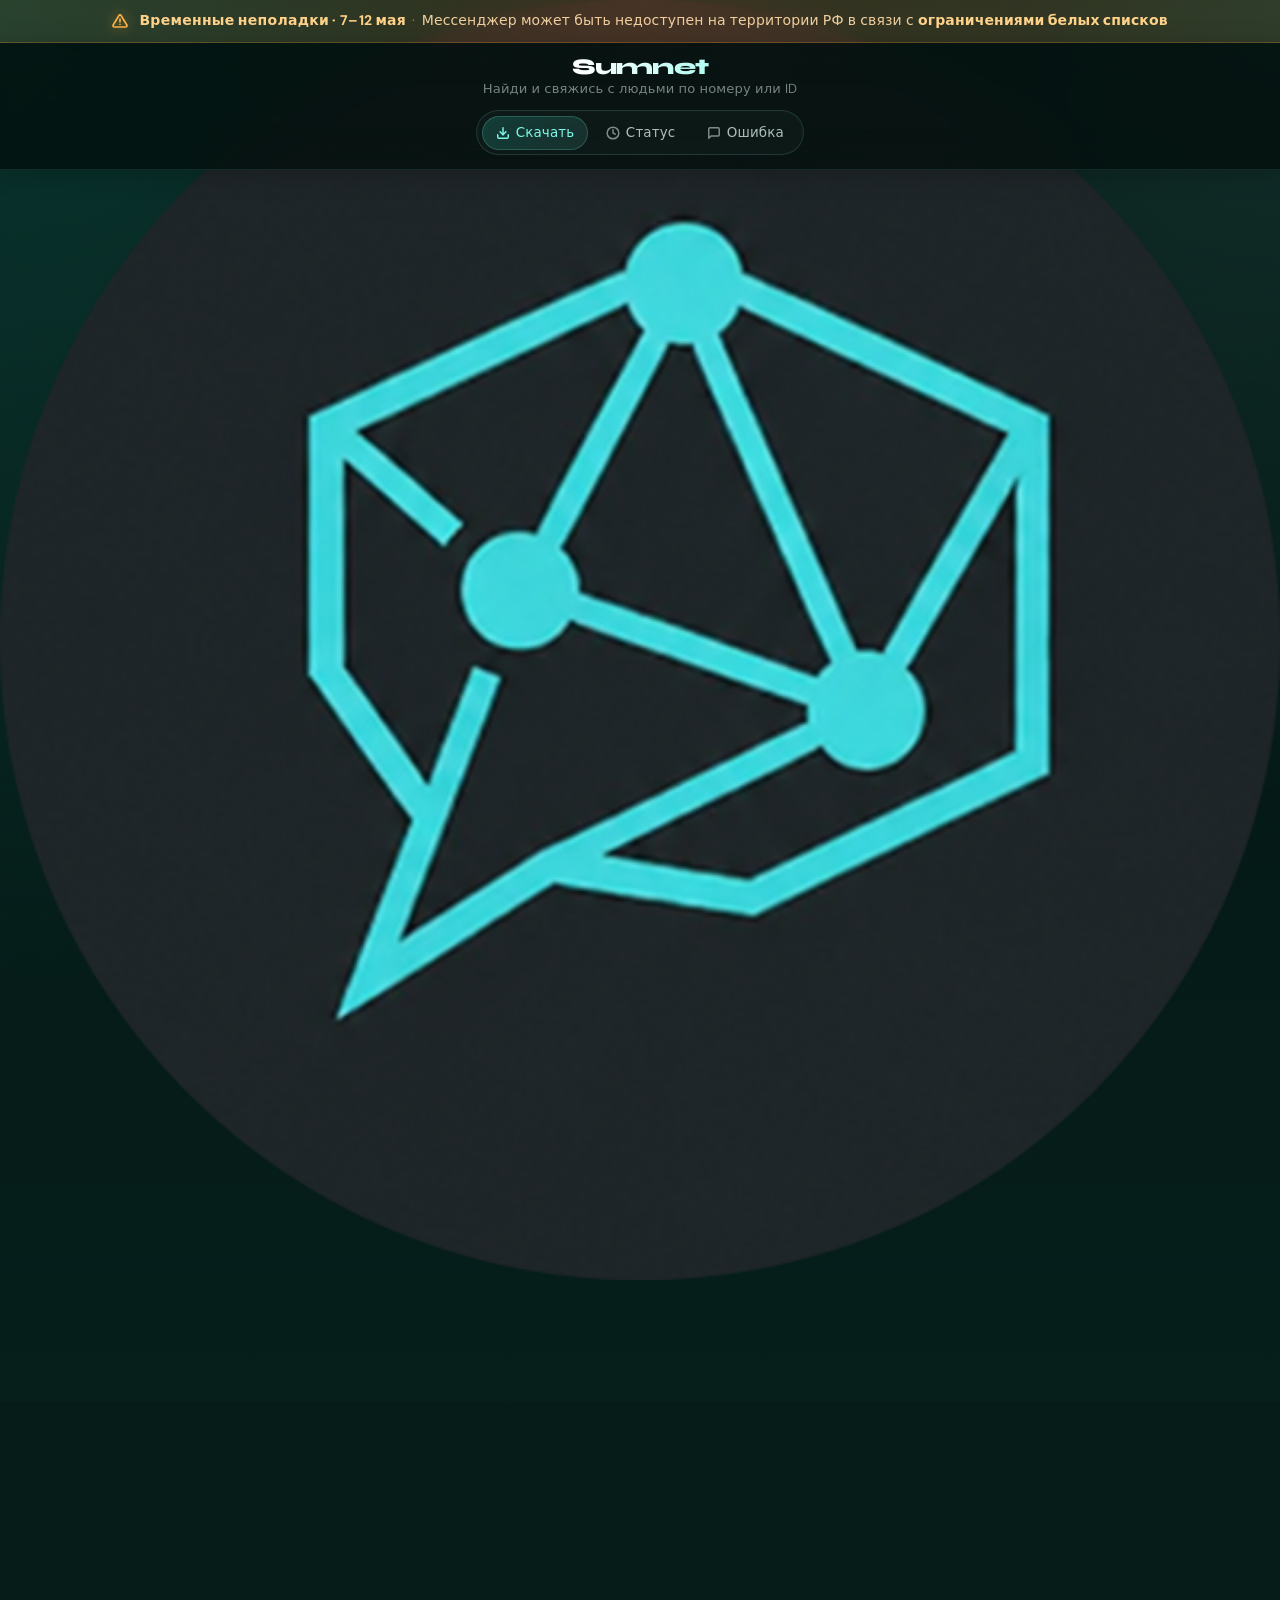
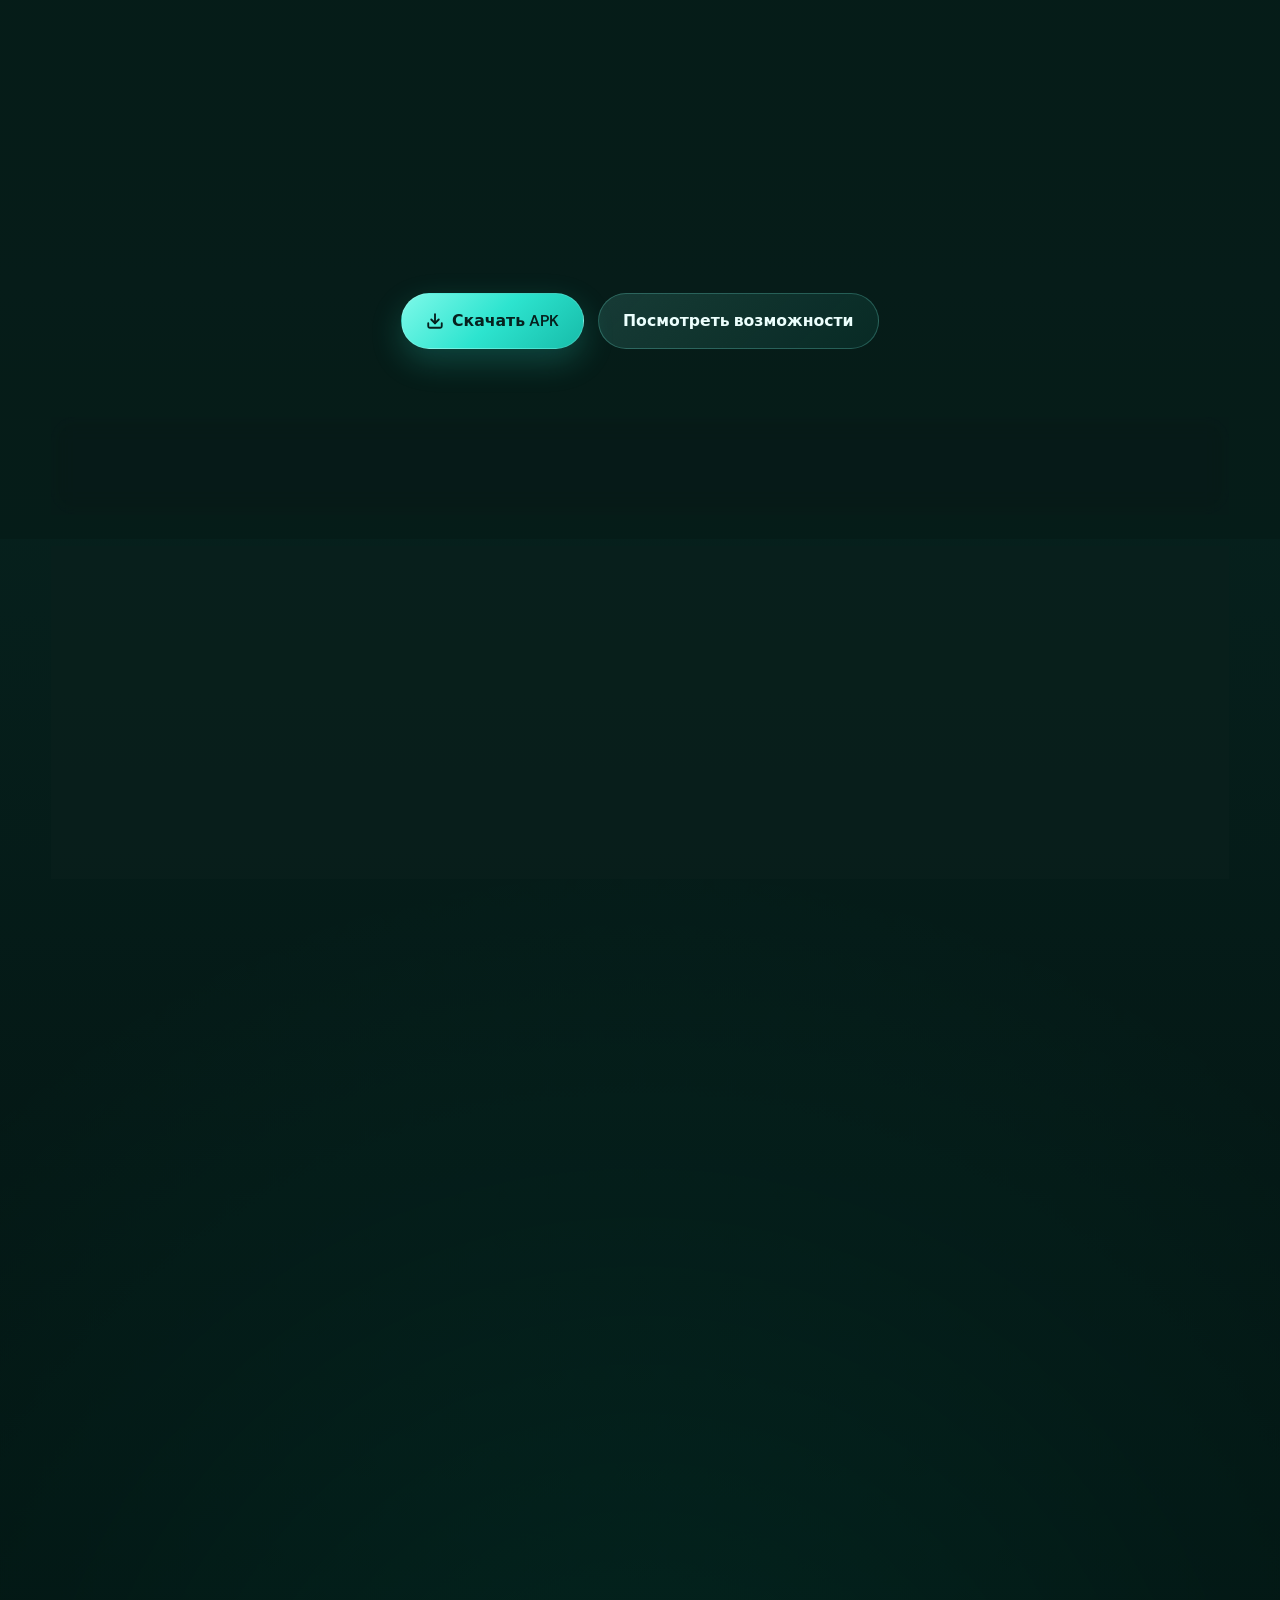
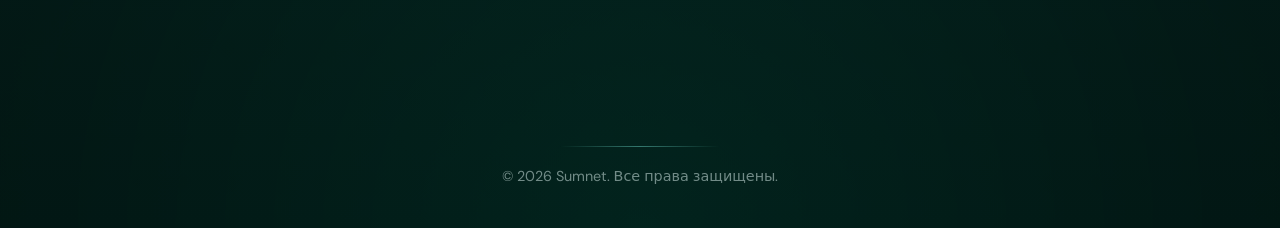
==== index.html @ cc2cc62a "Update index.html" ====
<!DOCTYPE html>
<html lang="ru">
<head>
    <meta charset="UTF-8">
    <img src="favicon.png" alt="Логотип" class="logo">
    <meta name="viewport" content="width=device-width, initial-scale=1.0">
    <link rel="preconnect" href="https://fonts.googleapis.com">
    <link rel="preconnect" href="https://fonts.gstatic.com" crossorigin>
    <link href="https://fonts.googleapis.com/css2?family=Syne:wght@400;700;800&family=DM+Sans:ital,opsz,wght@0,9..40,300;0,9..40,400;0,9..40,500;1,9..40,300&display=swap" rel="stylesheet">
    <title>Sumnet – Скачать</title>
    <meta name="description" content="Sumnet — приложение для общения и поиска контактов по номеру или ID.">
    <link rel="stylesheet" href="style.css">
</head>
<body>
    <div class="particles" aria-hidden="true"></div>

    <div class="site-header-wrap">

        <!-- Announcement bar — заполняется из status.json -->
        <div class="announcement-bar" id="announcement-bar" role="alert" >
            <div class="announcement-inner">
                <span class="announcement-icon" aria-hidden="true">
                    <svg xmlns="http://www.w3.org/2000/svg" width="16" height="16" viewBox="0 0 24 24" fill="none"
                         stroke="currentColor" stroke-width="2.5" stroke-linecap="round" stroke-linejoin="round">
                        <path d="M10.29 3.86 1.82 18a2 2 0 0 0 1.71 3h16.94a2 2 0 0 0 1.71-3L13.71 3.86a2 2 0 0 0-3.42 0z"/>
                        <line x1="12" y1="9" x2="12" y2="13"/>
                        <line x1="12" y1="17" x2="12.01" y2="17"/>
                    </svg>
                </span>
                <div class="announcement-content">
                    <span class="announcement-title" id="ann-title"></span>
                    <span class="announcement-sep">&nbsp;·&nbsp;</span>
                    <span class="announcement-desc" id="ann-desc"></span>
                </div>
            </div>
        </div>
        <script>
        (function(){
            try {
                var s = sessionStorage.getItem("ann-state");
                if (!s) return;
                var d = JSON.parse(s);
                if (!d.visible) return;
                var bar = document.getElementById("announcement-bar");
                if (!bar) return;
                document.getElementById("ann-title").textContent = d.title || "";
                document.getElementById("ann-desc").innerHTML = d.desc || "";
                bar.classList.add("ann-instant", "ann-visible");
                requestAnimationFrame(function(){ bar.classList.remove("ann-instant"); });
            } catch(e) {}
        })();
        </script>

        <header class="topbar">
            <div class="container topbar-inner">
                <div class="brand">
                    <div class="brand-text">
                        <span class="brand-name">Sumnet</span>
                        <span class="brand-tagline">Найди и свяжись с людьми по номеру или ID</span>
                    </div>
                </div>
                <nav class="topnav" aria-label="Навигация">
                    <a href="index.html" class="topnav-link active">
                        <svg xmlns="http://www.w3.org/2000/svg" width="14" height="14" viewBox="0 0 24 24" fill="none"
                             stroke="currentColor" stroke-width="2.5" stroke-linecap="round" stroke-linejoin="round">
                            <path d="M21 15v4a2 2 0 0 1-2 2H5a2 2 0 0 1-2-2v-4"/>
                            <polyline points="7 10 12 15 17 10"/>
                            <line x1="12" y1="15" x2="12" y2="3"/>
                        </svg>
                        Скачать
                    </a>
                    <a href="status.html" class="topnav-link">
                        <svg xmlns="http://www.w3.org/2000/svg" width="14" height="14" viewBox="0 0 24 24" fill="none"
                             stroke="currentColor" stroke-width="2.5" stroke-linecap="round" stroke-linejoin="round">
                            <circle cx="12" cy="12" r="10"/>
                            <polyline points="12 6 12 12 16 14"/>
                        </svg>
                        Статус
                    </a>
                    <a href="contact.html" class="topnav-link">
                        <svg xmlns="http://www.w3.org/2000/svg" width="14" height="14" viewBox="0 0 24 24" fill="none"
                             stroke="currentColor" stroke-width="2.5" stroke-linecap="round" stroke-linejoin="round">
                            <path d="M21 15a2 2 0 0 1-2 2H7l-4 4V5a2 2 0 0 1 2-2h14a2 2 0 0 1 2 2z"/>
                        </svg>
                        Ошибка
                    </a>
                </nav>
            </div>
        </header>
    </div>

    <main>
        <section class="hero">
            <div class="container">
                <div class="hero-copy">
                    <span class="badge">
                        <span class="badge-dot"></span>
                        Общение · Поиск · Профили
                    </span>
                    <h2>Скачай<br><em>Sumnet</em></h2>
                    <p>
                        Простой и безопасный способ найти контакты и начать общение.
                        Аккуратный интерфейс, быстрый доступ и удобная работа на телефоне.
                    </p>

                    <div class="hero-actions">
                        <a href="https://github.com/PlatinumCase/sumnet-apk/releases/download/v1.0.0/app-release.apk"
                           class="btn btn-primary" download>
                           <svg xmlns="http://www.w3.org/2000/svg" width="18" height="18" viewBox="0 0 24 24" fill="none"
                                stroke="currentColor" stroke-width="2.5" stroke-linecap="round" stroke-linejoin="round">
                                <path d="M21 15v4a2 2 0 0 1-2 2H5a2 2 0 0 1-2-2v-4"/>
                                <polyline points="7 10 12 15 17 10"/>
                                <line x1="12" y1="15" x2="12" y2="3"/>
                           </svg>
                           Скачать APK
                        </a>
                        <a href="#features" class="btn btn-secondary">Посмотреть возможности</a>
                    </div>
                </div>

                <div class="hero-stats">
                    <div class="stat-item">
                        <strong>v1.0</strong>
                        <span>Первый релиз</span>
                    </div>
                    <div class="stat-divider"></div>
                    <div class="stat-item">
                        <strong>Android</strong>
                        <span>APK файл</span>
                    </div>
                    <div class="stat-divider"></div>
                    <div class="stat-item">
                        <strong>Бесплатно</strong>
                        <span>Без рекламы</span>
                    </div>
                </div>

                <!-- Инструкция по установке -->
                <div class="install-steps">
                    <div class="install-steps-head">
                        <svg xmlns="http://www.w3.org/2000/svg" width="20" height="20" viewBox="0 0 24 24" fill="none"
                             stroke="currentColor" stroke-width="2.5" stroke-linecap="round" stroke-linejoin="round">
                            <circle cx="12" cy="12" r="10"/>
                            <line x1="12" y1="8" x2="12" y2="12"/>
                            <line x1="12" y1="16" x2="12.01" y2="16"/>
                        </svg>
                        <h3>Как установить</h3>
                    </div>
                    <ol class="install-list">
                        <li>
                            <span class="install-num">1</span>
                            <span class="install-text">Нажми кнопку <strong>«Скачать APK»</strong> выше — файл загрузится автоматически.</span>
                        </li>
                        <li>
                            <span class="install-num">2</span>
                            <span class="install-text">Открой приложение <strong>«Файлы»</strong> или файловый менеджер на устройстве и перейди в папку <strong>«Загрузки»</strong>.</span>
                        </li>
                        <li>
                            <span class="install-num">3</span>
                            <span class="install-text">Нажми на файл <strong>app-release.apk</strong>. Если появится запрос — разреши установку из неизвестных источников в <strong>Настройки → Безопасность</strong>.</span>
                        </li>
                        <li>
                            <span class="install-num">4</span>
                            <span class="install-text">Нажми <strong>«Установить»</strong> и дождись завершения.</span>
                        </li>
                        <li>
                            <span class="install-num">5</span>
                            <span class="install-text">Готово — открой <strong>Sumnet</strong> и зарегистрируйся!</span>
                        </li>
                    </ol>
                </div>
            </div>
        </section>

        <section id="features" class="features">
            <div class="container">
                <div class="features-head">
                    <h2>Особенности</h2>
                    <p>Всё что нужно для быстрого поиска и связи</p>
                </div>

                <div class="cards">
                    <!-- Основные — видны всегда (мобильный + ПК) -->
                    <article class="card">
                        <div class="card-icon" aria-hidden="true">
                            <svg xmlns="http://www.w3.org/2000/svg" width="24" height="24" viewBox="0 0 24 24"
                                 fill="none" stroke="currentColor" stroke-width="2" stroke-linecap="round" stroke-linejoin="round">
                                <circle cx="11" cy="11" r="8"/>
                                <line x1="21" y1="21" x2="16.65" y2="16.65"/>
                            </svg>
                        </div>
                        <h3>Поиск по номеру</h3>
                        <p>Введите телефонный номер и мгновенно найдите пользователя в приложении.</p>
                    </article>

                    <article class="card">
                        <div class="card-icon" aria-hidden="true">
                            <svg xmlns="http://www.w3.org/2000/svg" width="24" height="24" viewBox="0 0 24 24"
                                 fill="none" stroke="currentColor" stroke-width="2" stroke-linecap="round" stroke-linejoin="round">
                                <path d="M20 21v-2a4 4 0 0 0-4-4H8a4 4 0 0 0-4 4v2"/>
                                <circle cx="12" cy="7" r="4"/>
                            </svg>
                        </div>
                        <h3>Поиск по ID</h3>
                        <p>Используйте публичный ID (@username) для быстрого поиска без номера телефона.</p>
                    </article>

                    <article class="card">
                        <div class="card-icon" aria-hidden="true">
                            <svg xmlns="http://www.w3.org/2000/svg" width="24" height="24" viewBox="0 0 24 24"
                                 fill="none" stroke="currentColor" stroke-width="2" stroke-linecap="round" stroke-linejoin="round">
                                <path d="M12 2a10 10 0 1 0 10 10"/>
                                <path d="M12 6v6l4 2"/>
                            </svg>
                        </div>
                        <h3>Быстрый профиль</h3>
                        <p>Настройте имя и публичный ID, которые будут видны другим пользователям.</p>
                    </article>

                    <!-- Дополнительные — только на ПК (≥ 701px) -->
                    <article class="card card-desktop-only">
                        <div class="card-icon" aria-hidden="true">
                            <svg xmlns="http://www.w3.org/2000/svg" width="24" height="24" viewBox="0 0 24 24"
                                 fill="none" stroke="currentColor" stroke-width="2" stroke-linecap="round" stroke-linejoin="round">
                                <path d="M21 15a2 2 0 0 1-2 2H7l-4 4V5a2 2 0 0 1 2-2h14a2 2 0 0 1 2 2z"/>
                            </svg>
                        </div>
                        <h3>Личные сообщения</h3>
                        <p>Пишите напрямую — сообщения доставляются быстро и хранятся только у вас.</p>
                    </article>

                    <article class="card card-desktop-only">
                        <div class="card-icon" aria-hidden="true">
                            <svg xmlns="http://www.w3.org/2000/svg" width="24" height="24" viewBox="0 0 24 24"
                                 fill="none" stroke="currentColor" stroke-width="2" stroke-linecap="round" stroke-linejoin="round">
                                <path d="M17 21v-2a4 4 0 0 0-4-4H5a4 4 0 0 0-4 4v2"/>
                                <circle cx="9" cy="7" r="4"/>
                                <path d="M23 21v-2a4 4 0 0 0-3-3.87"/>
                                <path d="M16 3.13a4 4 0 0 1 0 7.75"/>
                            </svg>
                        </div>
                        <h3>Каналы и чаты</h3>
                        <p>Создавайте групповые чаты и публичные каналы для общения с несколькими людьми сразу.</p>
                    </article>

                    <article class="card card-desktop-only">
                        <div class="card-icon" aria-hidden="true">
                            <svg xmlns="http://www.w3.org/2000/svg" width="24" height="24" viewBox="0 0 24 24"
                                 fill="none" stroke="currentColor" stroke-width="2" stroke-linecap="round" stroke-linejoin="round">
                                <path d="M18 8A6 6 0 0 0 6 8c0 7-3 9-3 9h18s-3-2-3-9"/>
                                <path d="M13.73 21a2 2 0 0 1-3.46 0"/>
                            </svg>
                        </div>
                        <h3>Уведомления</h3>
                        <p>Push-уведомления о новых сообщениях и событиях — никогда не пропустите важное.</p>
                    </article>
                </div>
            </div>
        </section>
    </main>

    <footer class="footer">
        <div class="container">
            <p>&copy; 2026 Sumnet. Все права защищены.</p>
        </div>
    </footer>

    <script src="script.js"></script>
</body>
</html>
---- style.css ----
:root {
    --bg-1: #031310;
    --bg-2: #07231f;
    --bg-3: #0a2d28;

    --surface: rgba(10, 32, 29, 0.72);
    --surface-2: rgba(8, 26, 24, 0.9);
    --surface-3: rgba(255, 255, 255, 0.05);

    --primary: #2de4cf;
    --primary-2: #17bca9;
    --accent: #7ef9e9;

    --text: #ecfffd;
    --text-muted: rgba(236, 255, 253, 0.72);
    --text-soft: rgba(236, 255, 253, 0.48);

    --border: rgba(126, 249, 233, 0.14);
    --border-strong: rgba(126, 249, 233, 0.24);

    --shadow-lg: 0 24px 80px rgba(0, 0, 0, 0.42);
    --shadow-md: 0 16px 44px rgba(0, 0, 0, 0.28);
    --shadow-sm: 0 8px 24px rgba(0, 0, 0, 0.18);

    --radius-xl: 30px;
    --radius-lg: 24px;
    --radius-md: 18px;
    --radius-sm: 14px;
    --page-scrollbar-size: 6px;
    --header-offset: 0px;
    --viewport-scrollbar-comp: 0px;

    /* Status colours */
    --c-ok:   #2de4cf;
    --c-warn: #ffb347;
    --c-down: #ff5555;

    /* Typography */
    --font-display: 'Syne', system-ui, sans-serif;
    --font-body: 'DM Sans', system-ui, sans-serif;
}

* {
    margin: 0;
    padding: 0;
    box-sizing: border-box;
}

html {
    /* scroll-behavior только через JS (scrollIntoView) — убираем отсюда,
       иначе при прокрутке скроллбаром мышью будет двойной рывок */
    color-scheme: dark;
    overflow-y: auto;
    /* фон html чтобы не было чёрного под body на коротких страницах */
    background: var(--bg-1);
}

/* Страничный скроллбар */
html::-webkit-scrollbar,
body::-webkit-scrollbar {
    width: var(--page-scrollbar-size);
}

html::-webkit-scrollbar-track,
body::-webkit-scrollbar-track {
    background: transparent;
    border-radius: 999px;
}

/* Скрываем thumb когда прокрутка не нужна */
html.no-scroll::-webkit-scrollbar-track { background: transparent; }
html.no-scroll::-webkit-scrollbar-thumb { background: transparent !important; }
body.no-scroll::-webkit-scrollbar-track { background: transparent; }
body.no-scroll::-webkit-scrollbar-thumb { background: transparent !important; }

html::-webkit-scrollbar-thumb,
body::-webkit-scrollbar-thumb {
    background: linear-gradient(
        180deg,
        rgba(126, 249, 233, 0.22) 0%,
        rgba(45, 228, 207, 0.24) 56%,
        rgba(23, 188, 169, 0.18) 100%
    );
    min-height: 52px;
    border-radius: 999px;
    border: 1px solid transparent;
    background-clip: padding-box;
    transition: none;
}

html::-webkit-scrollbar-thumb:hover,
body::-webkit-scrollbar-thumb:hover,
html::-webkit-scrollbar-thumb:active,
body::-webkit-scrollbar-thumb:active {
    background: linear-gradient(
        180deg,
        rgba(126, 249, 233, 0.22) 0%,
        rgba(45, 228, 207, 0.24) 56%,
        rgba(23, 188, 169, 0.18) 100%
    );
    box-shadow: none;
}

/* Убираем системные кнопки-стрелки целиком:
   в Chrome/Windows их hover/active частично рисуется нативно и перебивает CSS */
html::-webkit-scrollbar-button,
body::-webkit-scrollbar-button,
html::-webkit-scrollbar-button:single-button,
body::-webkit-scrollbar-button:single-button,
html::-webkit-scrollbar-button:vertical:single-button,
body::-webkit-scrollbar-button:vertical:single-button,
html::-webkit-scrollbar-button:vertical:single-button:hover,
body::-webkit-scrollbar-button:vertical:single-button:hover,
html::-webkit-scrollbar-button:vertical:single-button:active,
body::-webkit-scrollbar-button:vertical:single-button:active {
    display: none !important;
    width: 0 !important;
    height: 0 !important;
    background: transparent !important;
    border: none !important;
    box-shadow: none !important;
}

html::-webkit-scrollbar-track-piece,
body::-webkit-scrollbar-track-piece,
html::-webkit-scrollbar-corner,
body::-webkit-scrollbar-corner {
    background: transparent;
}

/* Firefox */
html,
body {
    scrollbar-width: thin;
    scrollbar-color: rgba(45, 228, 207, 0.24) transparent;
}

body {
    font-family: var(--font-body);
    line-height: 1.6;
    color: var(--text);
    min-height: 100vh;
    /* clip вместо hidden — не создаёт scroll-контейнер, sticky в потомках работает */
    overflow-x: clip;
    /* flex-колонка чтобы footer прижимался к низу на коротких страницах */
    display: flex;
    flex-direction: column;
    background:
        radial-gradient(circle at top left,  rgba(45, 228, 207, 0.16), transparent 28%),
        radial-gradient(circle at top right, rgba(126, 249, 233, 0.12), transparent 22%),
        radial-gradient(circle at bottom center, rgba(0, 255, 204, 0.08), transparent 28%),
        linear-gradient(180deg, var(--bg-1) 0%, var(--bg-2) 55%, #02100e 100%);
}

body::before {
    content: "";
    position: fixed;
    inset: 0;
    pointer-events: none;
    background:
        radial-gradient(circle at 20% 20%, rgba(45, 228, 207, 0.08), transparent 18%),
        radial-gradient(circle at 80% 30%, rgba(126, 249, 233, 0.06), transparent 16%),
        radial-gradient(circle at 50% 80%, rgba(17, 188, 169, 0.08), transparent 20%);
    filter: blur(12px);
    z-index: -2;
}

.particles {
    position: fixed;
    inset: 0;
    pointer-events: none;
    z-index: -1;
    opacity: 0.9;
}

.particles canvas {
    display: block;
    width: 100% !important;
    height: 100% !important;
}

/* ══════════════════════════════════════════
   PAGE TRANSITIONS
══════════════════════════════════════════ */
@keyframes pageFadeIn {
    from { opacity: 0; transform: translateY(10px); }
    to   { opacity: 1; transform: translateY(0); }
}

main {
    animation: pageFadeIn 0.22s ease both;
    flex: 1; /* растягивает main чтобы footer всегда был внизу */
    padding-top: var(--header-offset);
}

/* Fade-out при уходе со страницы */
body.page-leaving main {
    opacity: 0;
    transform: translateY(-8px);
    transition: opacity 0.18s ease, transform 0.18s ease;
}

.container {
    width: min(92%, 1180px);
    margin: 0 auto;
}

/* ══════════════════════════════════════════
   ANNOUNCEMENT BAR
══════════════════════════════════════════ */
.site-header-wrap {
    position: fixed;
    top: 0;
    left: 0;
    right: 0;
    box-sizing: border-box;
    z-index: 30;
}

.announcement-bar {
    background: linear-gradient(90deg,
        rgba(255, 160, 50, 0.13) 0%,
        rgba(255, 120, 30, 0.18) 50%,
        rgba(255, 160, 50, 0.13) 100%);
    border-bottom: 1px solid rgba(255, 160, 50, 0.28);
    backdrop-filter: blur(16px);
    -webkit-backdrop-filter: blur(16px);
    overflow: hidden;
    max-height: 0;
    padding-top: 0;
    padding-bottom: 0;
    padding-left: 1rem;
    padding-right: 1rem;
    transition: max-height 0.35s ease, padding 0.35s ease, opacity 0.3s ease;
    opacity: 0;
    pointer-events: none;
}

.announcement-bar.ann-visible {
    max-height: 100px;
    padding: 0.65rem 1rem;
    opacity: 1;
    pointer-events: auto;
}

.announcement-inner {
    display: flex;
    align-items: center;
    justify-content: center;
    gap: 0.7rem;
    max-width: 1180px;
    margin: 0 auto;
    text-align: center;
    flex-wrap: wrap;
}

.announcement-icon {
    display: flex;
    align-items: center;
    color: #ffb347;
    flex-shrink: 0;
    filter: drop-shadow(0 0 6px rgba(255, 160, 50, 0.55));
    animation: warn-pulse 2.4s ease infinite;
}

@keyframes warn-pulse {
    0%, 100% { opacity: 1; }
    50%       { opacity: 0.65; }
}

/* Desktop: title + sep + desc inline */
.announcement-content {
    display: flex;
    align-items: center;
    flex-wrap: wrap;
    gap: 0 0.15em;
    justify-content: center;
    font-family: var(--font-body);
    font-size: 0.875rem;
    color: rgba(255, 220, 170, 0.92);
    letter-spacing: 0.01em;
    line-height: 1.5;
}

.announcement-title {
    font-weight: 700;
    color: #ffd28a;
    letter-spacing: 0.02em;
}

.announcement-sep {
    color: rgba(255, 200, 140, 0.5);
}

.announcement-desc strong {
    font-weight: 700;
    color: #ffd28a;
}

/* Mobile: stack title above description */
@media (max-width: 700px) {
    .announcement-inner {
        flex-direction: column;
        gap: 0.2rem;
        align-items: center;
    }

    .announcement-content {
        flex-direction: column;
        align-items: center;
        gap: 0.25rem;
    }

    .announcement-sep {
        display: none;
    }

    .announcement-title {
        font-size: 0.92rem;
        text-align: center;
        width: 100%;
    }

    .announcement-desc {
        font-size: 0.82rem;
        text-align: center;
        color: rgba(255, 210, 160, 0.82);
        line-height: 1.55;
    }
}

/* ══════════════════════════════════════════
   TOPBAR
══════════════════════════════════════════ */
.topbar {
    z-index: 20;
    background: rgba(3, 15, 13, 0.8);
    backdrop-filter: blur(20px);
    -webkit-backdrop-filter: blur(20px);
    border-bottom: 1px solid rgba(126, 249, 233, 0.1);
    box-shadow: 0 4px 24px rgba(0, 0, 0, 0.22);
}

.topbar-inner {
    display: flex;
    flex-direction: column;
    align-items: center;
    justify-content: center;
    gap: 0.75rem;
    padding: 0.85rem 0;
    text-align: center;
}

.brand {
    display: flex;
    align-items: center;
    gap: 0.7rem;
    justify-content: center;
}

.brand-text {
    display: flex;
    flex-direction: column;
    gap: 0;
}

.brand-name {
    font-family: var(--font-display);
    font-size: 1.4rem;
    font-weight: 800;
    letter-spacing: -0.03em;
    line-height: 1;
    background: linear-gradient(90deg, #ffffff 30%, var(--accent));
    -webkit-background-clip: text;
    background-clip: text;
    color: transparent;
}

.brand-tagline {
    color: var(--text-soft);
    font-size: 0.82rem;
    font-weight: 400;
    letter-spacing: 0.01em;
    line-height: 1.5;
}

/* ── NAV ── */
.topnav {
    display: flex;
    align-items: center;
    gap: 0.3rem;
    background: rgba(255, 255, 255, 0.04);
    border: 1px solid var(--border);
    border-radius: 999px;
    padding: 0.28rem 0.35rem;
    backdrop-filter: blur(10px);
    -webkit-backdrop-filter: blur(10px);
}

.topnav-link {
    display: inline-flex;
    align-items: center;
    gap: 0.35rem;
    padding: 0.38rem 0.85rem;
    border-radius: 999px;
    font-family: var(--font-body);
    font-size: 0.84rem;
    font-weight: 500;
    color: var(--text-muted);
    text-decoration: none;
    letter-spacing: 0.01em;
    transition: background 0.2s ease, color 0.2s ease;
    white-space: nowrap;
}

.topnav-link svg {
    flex-shrink: 0;
    opacity: 0.7;
    transition: opacity 0.2s ease;
}

.topnav-link:hover {
    background: rgba(126, 249, 233, 0.09);
    color: var(--text);
}

.topnav-link:hover svg {
    opacity: 1;
}

.topnav-link.active {
    background: linear-gradient(135deg, rgba(45, 228, 207, 0.18), rgba(126, 249, 233, 0.1));
    color: var(--accent);
    box-shadow: inset 0 0 0 1px rgba(126, 249, 233, 0.2);
}

.topnav-link.active svg {
    opacity: 1;
}

@media (max-width: 700px) {
    .topbar-inner {
        padding: 0.6rem 0;
        gap: 0.6rem;
    }

    .topnav {
        gap: 0.15rem;
        padding: 0.22rem 0.28rem;
    }

    .topnav-link {
        padding: 0.35rem 0.65rem;
        font-size: 0.79rem;
        gap: 0.25rem;
    }

    .topnav-link svg {
        display: none;
    }
}

@media (max-width: 380px) {
    .brand-name { font-size: 1.25rem; }

    .topnav-link {
        padding: 0.3rem 0.5rem;
        font-size: 0.76rem;
    }
}

/* ══════════════════════════════════════════
   HERO
══════════════════════════════════════════ */
.hero {
    padding: 3rem 0 2.8rem;
}

.hero-copy {
    position: relative;
    border-radius: var(--radius-xl);
    border: 1px solid var(--border);
    background:
        linear-gradient(160deg, rgba(255, 255, 255, 0.07) 0%, rgba(255, 255, 255, 0.02) 100%),
        rgba(7, 28, 25, 0.84);
    box-shadow: var(--shadow-lg);
    backdrop-filter: blur(14px);
    -webkit-backdrop-filter: blur(14px);
    padding: clamp(2rem, 3.5vw, 3.5rem) clamp(2rem, 4vw, 4rem);
    overflow: hidden;
    transform: translateZ(0);
    text-align: center;
    display: flex;
    flex-direction: column;
    align-items: center;
}

.hero-copy::before {
    content: "";
    position: absolute;
    width: 360px; height: 360px;
    border-radius: 999px;
    background: rgba(45, 228, 207, 0.14);
    filter: blur(60px);
    top: -120px; right: -80px;
    pointer-events: none;
}

.hero-copy::after {
    content: "";
    position: absolute;
    width: 200px; height: 200px;
    border-radius: 999px;
    background: rgba(126, 249, 233, 0.08);
    filter: blur(40px);
    bottom: -60px; left: 10%;
    pointer-events: none;
}

.badge {
    display: inline-flex;
    align-items: center;
    gap: 0.5rem;
    padding: 0.5rem 1rem;
    border-radius: 999px;
    border: 1px solid rgba(126, 249, 233, 0.18);
    background: rgba(126, 249, 233, 0.07);
    color: var(--accent);
    font-family: var(--font-body);
    font-size: 0.88rem;
    font-weight: 500;
    letter-spacing: 0.03em;
    margin-bottom: 1.5rem;
}

.badge-dot {
    width: 6px; height: 6px;
    border-radius: 50%;
    background: var(--primary);
    box-shadow: 0 0 8px var(--primary);
    animation: pulse 2s ease infinite;
}

@keyframes pulse {
    0%, 100% { opacity: 1; transform: scale(1); }
    50%       { opacity: 0.6; transform: scale(0.85); }
}

.hero h2 {
    font-family: var(--font-display);
    font-size: clamp(2.4rem, 5.5vw, 5rem);
    line-height: 0.95;
    letter-spacing: -0.05em;
    margin-bottom: 1.2rem;
    color: #f6fffe;
    position: relative;
    z-index: 1;
}

.hero h2 em {
    font-style: normal;
    background: linear-gradient(135deg, var(--accent) 0%, var(--primary) 60%);
    -webkit-background-clip: text;
    background-clip: text;
    color: transparent;
    display: inline-block;
}

.hero p {
    max-width: 640px;
    color: var(--text-muted);
    font-size: clamp(1rem, 1.5vw, 1.15rem);
    font-weight: 300;
    line-height: 1.75;
    position: relative;
    z-index: 1;
}

.hero-actions {
    display: flex;
    flex-wrap: wrap;
    gap: 0.9rem;
    margin-top: 2.2rem;
    position: relative;
    z-index: 1;
    justify-content: center;
}

/* Hero stats */
.hero-stats {
    display: flex;
    align-items: center;
    gap: 0;
    margin-top: 1.4rem;
    padding: 1.2rem 2rem;
    border-radius: var(--radius-lg);
    border: 1px solid var(--border);
    background: rgba(7, 28, 25, 0.6);
    backdrop-filter: blur(12px);
}

.stat-item {
    display: flex;
    flex-direction: column;
    gap: 0.2rem;
    flex: 1;
    text-align: center;
}

.stat-item strong {
    font-family: var(--font-display);
    font-size: 1.25rem;
    font-weight: 700;
    color: var(--accent);
    letter-spacing: -0.02em;
}

.stat-item span {
    font-size: 0.85rem;
    color: var(--text-soft);
}

.stat-divider {
    width: 1px; height: 36px;
    background: var(--border);
    flex-shrink: 0;
    margin: 0 1rem;
}

/* ══════════════════════════════════════════
   FEATURES
══════════════════════════════════════════ */
.features {
    padding: 1rem 0 5rem;
}

.features-head {
    text-align: center;
    margin-bottom: 2.4rem;
}

.features-head h2 {
    font-family: var(--font-display);
    font-size: clamp(2rem, 3.5vw, 2.8rem);
    letter-spacing: -0.04em;
    color: #f6fffe;
    font-weight: 800;
}

.features-head p {
    margin-top: 0.6rem;
    color: var(--text-muted);
    font-size: 1.05rem;
    font-weight: 300;
}

.cards {
    display: grid;
    grid-template-columns: repeat(3, 1fr);
    gap: 1.2rem;
}

.card {
    position: relative;
    overflow: hidden;
    border-radius: var(--radius-xl);
    border: 1px solid var(--border);
    background:
        linear-gradient(180deg, rgba(255, 255, 255, 0.07), rgba(255, 255, 255, 0.03)),
        rgba(6, 24, 22, 0.8);
    box-shadow: var(--shadow-md);
    padding: 2rem 1.6rem;
    transition: transform 0.28s ease, box-shadow 0.28s ease, border-color 0.28s ease;
}

.card::before {
    content: "";
    position: absolute;
    inset: 0;
    background: linear-gradient(135deg, rgba(45, 228, 207, 0.1), transparent 58%);
    opacity: 0;
    transition: opacity 0.28s ease;
}

.card:hover {
    transform: translateY(-8px);
    border-color: rgba(126, 249, 233, 0.26);
    box-shadow: 0 24px 56px rgba(0, 0, 0, 0.36);
}

.card:hover::before { opacity: 1; }

.card-icon {
    width: 60px; height: 60px;
    display: grid;
    place-items: center;
    border-radius: 20px;
    margin-bottom: 1.2rem;
    color: var(--accent);
    background: linear-gradient(135deg, rgba(126, 249, 233, 0.18), rgba(45, 228, 207, 0.07));
    border: 1px solid rgba(126, 249, 233, 0.16);
}

.card h3 {
    font-family: var(--font-display);
    margin-bottom: 0.7rem;
    font-size: 1.2rem;
    font-weight: 700;
    letter-spacing: -0.02em;
    color: #f6fffe;
}

.card p {
    color: var(--text-muted);
    line-height: 1.7;
    font-size: 0.97rem;
    font-weight: 300;
}

/* ══════════════════════════════════════════
   STATUS SECTION
══════════════════════════════════════════ */
.status-section {
    padding: 0 0 5rem;
}


@media (min-width: 701px) {
  body.page-status.no-scroll .announcement-inner,
  body.page-status.no-scroll .topbar-inner,
  body.page-status.no-scroll .status-section > .container,
  body.page-status.no-scroll .footer .container {
    position: relative;
    left: -5.79px; /* вместо -6px */
  }
}

/* mobile: без смещения */
@media (max-width: 700px) {
  body.page-status.no-scroll .announcement-inner,
  body.page-status.no-scroll .topbar-inner,
  body.page-status.no-scroll .status-section > .container,
  body.page-status.no-scroll .footer .container {
    left: 0;
  }
}

.status-grid {
    display: grid;
    grid-template-columns: repeat(3, 1fr);
    gap: 1rem;
    margin-bottom: 1.4rem;
}

/* Service card */
.status-card {
    display: flex;
    align-items: center;
    gap: 1rem;
    padding: 1.1rem 1.3rem;
    border-radius: var(--radius-md);
    border: 1px solid var(--border);
    background:
        linear-gradient(160deg, rgba(255, 255, 255, 0.06), rgba(255, 255, 255, 0.02)),
        rgba(6, 24, 22, 0.82);
    backdrop-filter: blur(10px);
    -webkit-backdrop-filter: blur(10px);
    transition: transform 0.22s ease, border-color 0.22s ease;
}

.status-card:hover {
    transform: translateY(-3px);
}

.sc-icon {
    display: grid;
    place-items: center;
    width: 42px; height: 42px;
    border-radius: 12px;
    flex-shrink: 0;
    background: rgba(255, 255, 255, 0.05);
    border: 1px solid rgba(126, 249, 233, 0.1);
    color: var(--text-muted);
}

.sc-body {
    display: flex;
    flex-direction: column;
    gap: 0.2rem;
    min-width: 0;
}

.sc-name {
    font-family: var(--font-body);
    font-size: 0.9rem;
    font-weight: 500;
    color: var(--text);
    white-space: nowrap;
    overflow: hidden;
    text-overflow: ellipsis;
}

.sc-status {
    display: flex;
    align-items: center;
    gap: 0.4rem;
    font-size: 0.8rem;
    font-weight: 500;
    letter-spacing: 0.01em;
}

.sc-dot {
    width: 7px; height: 7px;
    border-radius: 50%;
    flex-shrink: 0;
}

/* Status colour variants */
.status-card.s-ok {
    border-color: rgba(45, 228, 207, 0.15);
}
.status-card.s-ok .sc-icon {
    color: var(--c-ok);
    background: rgba(45, 228, 207, 0.08);
    border-color: rgba(45, 228, 207, 0.15);
}
.status-card.s-ok .sc-status { color: var(--c-ok); }
.status-card.s-ok .sc-dot {
    background: var(--c-ok);
    box-shadow: 0 0 6px rgba(45, 228, 207, 0.6);
    animation: dot-pulse-ok 2.2s ease infinite;
}

.status-card.s-warn {
    border-color: rgba(255, 179, 71, 0.22);
}
.status-card.s-warn .sc-icon {
    color: var(--c-warn);
    background: rgba(255, 179, 71, 0.08);
    border-color: rgba(255, 179, 71, 0.18);
}
.status-card.s-warn .sc-status { color: var(--c-warn); }
.status-card.s-warn .sc-dot {
    background: var(--c-warn);
    box-shadow: 0 0 6px rgba(255, 179, 71, 0.6);
    animation: dot-pulse-warn 2.2s ease infinite;
}

.status-card.s-down {
    border-color: rgba(255, 85, 85, 0.22);
}
.status-card.s-down .sc-icon {
    color: var(--c-down);
    background: rgba(255, 85, 85, 0.08);
    border-color: rgba(255, 85, 85, 0.18);
}
.status-card.s-down .sc-status { color: var(--c-down); }
.status-card.s-down .sc-dot {
    background: var(--c-down);
    box-shadow: 0 0 6px rgba(255, 85, 85, 0.6);
    animation: dot-pulse-down 1.6s ease infinite;
}

@keyframes dot-pulse-ok   { 0%,100%{opacity:1}50%{opacity:0.5} }
@keyframes dot-pulse-warn { 0%,100%{opacity:1}50%{opacity:0.45} }
@keyframes dot-pulse-down { 0%,100%{opacity:1}50%{opacity:0.3} }

/* Skeleton placeholders while loading */
.status-skeleton {
    height: 68px;
    border-radius: var(--radius-md);
    background: linear-gradient(90deg,
        rgba(255,255,255,0.04) 25%,
        rgba(255,255,255,0.08) 50%,
        rgba(255,255,255,0.04) 75%);
    background-size: 200% 100%;
    animation: shimmer 1.4s ease infinite;
}

@keyframes shimmer {
    0%   { background-position: 200% 0; }
    100% { background-position: -200% 0; }
}

/* Status summary note */
.status-note {
    text-align: center;
    font-size: 0.88rem;
    font-weight: 500;
    padding: 0.7rem 1.2rem;
    border-radius: 999px;
    display: inline-block;
    width: 100%;
    letter-spacing: 0.01em;
}

.status-note.ok {
    color: var(--c-ok);
    background: rgba(45, 228, 207, 0.07);
    border: 1px solid rgba(45, 228, 207, 0.18);
}

.status-note.warn {
    color: var(--c-warn);
    background: rgba(255, 179, 71, 0.07);
    border: 1px solid rgba(255, 179, 71, 0.2);
}

.status-fallback {
    grid-column: 1 / -1;
    text-align: center;
    color: var(--text-soft);
    font-size: 0.9rem;
}

/* ══════════════════════════════════════════
   CONTACT
══════════════════════════════════════════ */
.contact {
    padding: 2.5rem 0 5rem;
}

.contact-shell {
    max-width: 860px;
    margin-left: auto;
    margin-right: auto;
    border-radius: var(--radius-xl);
    border: 1px solid var(--border);
    background:
        linear-gradient(180deg, rgba(255, 255, 255, 0.07), rgba(255, 255, 255, 0.02)),
        rgba(7, 28, 25, 0.84);
    box-shadow: var(--shadow-lg);
    backdrop-filter: blur(14px);
    -webkit-backdrop-filter: blur(14px);
    padding: clamp(2rem, 4vw, 4rem);
    overflow: clip;
    position: relative;
}

.contact-shell::before {
    content: "";
    position: absolute;
    inset: 0;
    background:
        radial-gradient(circle at top right,  rgba(45, 228, 207, 0.12), transparent 30%),
        radial-gradient(circle at bottom left, rgba(126, 249, 233, 0.07), transparent 28%);
    pointer-events: none;
}

.section-head {
    position: relative;
    margin-bottom: 2rem;
    text-align: center;
}

.section-head h2 {
    font-family: var(--font-display);
    font-size: clamp(1.8rem, 3vw, 2.4rem);
    letter-spacing: -0.04em;
    color: #f6fffe;
    font-weight: 800;
}

.section-head h2::after {
    content: "";
    display: block;
    width: 60px; height: 3px;
    margin: 0.35rem auto 0;
    border-radius: 999px;
    background: linear-gradient(90deg, var(--primary), var(--accent));
    box-shadow: 0 0 18px rgba(45, 228, 207, 0.4);
}

.section-head p {
    margin-top: 0.75rem;
    color: var(--text-muted);
    font-weight: 300;
}

.contact-form {
    position: relative;
    max-width: 720px;
    margin: 0 auto;
}

.form-grid {
    display: grid;
    grid-template-columns: repeat(2, 1fr);
    gap: 1rem;
}

.form-group {
    margin-bottom: 1rem;
}

.form-group label {
    display: block;
    margin-bottom: 0.6rem;
    font-weight: 500;
    font-size: 0.92rem;
    color: var(--text-muted);
    letter-spacing: 0.01em;
}

.form-group input,
.form-group textarea {
    width: 100%;
    padding: 0.95rem 1.1rem;
    border-radius: 16px;
    border: 1px solid rgba(126, 249, 233, 0.13);
    background: rgba(255, 255, 255, 0.04);
    color: var(--text);
    font-family: var(--font-body);
    font-size: 1rem;
    font-weight: 300;
    outline: none;
    transition: border-color 0.22s ease, box-shadow 0.22s ease, background 0.22s ease;
}

/* Textarea wrapped in .textarea-wrap for scrollbar clipping */
.textarea-wrap {
    position: relative;
    border-radius: 16px;
    overflow: hidden;
    border: 1px solid rgba(126, 249, 233, 0.13);
    background: rgba(255, 255, 255, 0.04);
    transition: border-color 0.22s ease, box-shadow 0.22s ease, background 0.22s ease;
}

.textarea-wrap:focus-within {
    border-color: rgba(126, 249, 233, 0.4);
    background: rgba(255, 255, 255, 0.06);
    box-shadow: 0 0 0 4px rgba(45, 228, 207, 0.1);
}

.textarea-wrap textarea {
    width: calc(100% - 1px);
    margin-right: 1px;
    padding: 0.95rem 1.1rem;
    border-radius: 15px;
    border: none;
    background: transparent;
    color: var(--text);
    font-family: var(--font-body);
    font-size: 1rem;
    font-weight: 300;
    outline: none;
    display: block;
    overflow-x: hidden;
    overflow-y: auto;
    scrollbar-gutter: stable; /* резервирует место под скроллбар всегда — нет прыжка ресайзера */
}

.form-group textarea {
    min-height: 140px;
    resize: vertical;
    scrollbar-width: thin;
    scrollbar-color: rgba(236, 255, 253, 0.22) transparent;
}

.form-group textarea {
    min-height: 140px;
    resize: vertical;
    color-scheme: dark; /* без этого thumb белый несмотря на explicit цвета */
    scrollbar-width: thin;
    scrollbar-color: rgba(236, 255, 253, 0.22) transparent;
}

/* ── Textarea: кастомный скроллбар ── */
.form-group textarea::-webkit-scrollbar {
    /* 18px: 2px слева + 6px thumb + 10px прозрачного справа = thumb заметно левее края */
    width: 10px;
}

.form-group textarea::-webkit-scrollbar-track {
    background: transparent;
    margin: 0;
}

.form-group textarea::-webkit-scrollbar-thumb {
    background: rgba(236, 255, 253, 0.22);
    border-radius: 999px;
    min-height: 28px;
    border-style: solid;
    border-color: transparent;
    border-width: 2px 5px 0 2px;
    background-clip: padding-box;
}

.form-group textarea::-webkit-scrollbar-thumb:hover {
    background: rgba(236, 255, 253, 0.34);
    background-clip: padding-box;
}

.form-group textarea::-webkit-scrollbar-button { display: none; }
.form-group textarea::-webkit-scrollbar-corner { background: transparent; }

/* ── Textarea: кастомный ресайзер — три диагональных линии, как Chrome, но в тиле ── */
.form-group textarea::-webkit-resizer {
    background: transparent;
    background-image: url("data:image/svg+xml,%3Csvg xmlns='http://www.w3.org/2000/svg' width='14' height='14' viewBox='0 0 14 14'%3E%3Cpath d='M4 12L12 4' stroke='rgba(236,255,253,0.42)' stroke-width='1.3' stroke-linecap='round'/%3E%3Cpath d='M7 12L12 7' stroke='rgba(236,255,253,0.3)' stroke-width='1.3' stroke-linecap='round'/%3E%3Cpath d='M10 12L12 10' stroke='rgba(236,255,253,0.2)' stroke-width='1.3' stroke-linecap='round'/%3E%3C/svg%3E");
    background-repeat: no-repeat;
    /* Зона 18×18px. SVG 10px с x=1px → центр на 6px.
       Thumb (6px) центрирован на 5px от левого края — визуально совпадает.
       scrollbar-gutter:stable держит зону постоянной — ресайзер не прыгает. */
    background-position: right bottom;
    background-size: 12px 12px;
}

/* Красивый resize grip */
.textarea-wrap {
    position: relative;
}

.contact-form .textarea-wrap textarea {
    overflow-y: auto;
    scrollbar-gutter: stable;
}

.textarea-wrap textarea:focus {
    border-color: transparent !important;
    background: transparent !important;
    box-shadow: none !important;
}

.form-group input::placeholder,
.form-group textarea::placeholder {
    color: var(--text-soft);
}

.form-group input:focus,
.form-group textarea:focus {
    border-color: rgba(126, 249, 233, 0.4);
    background: rgba(255, 255, 255, 0.06);
    box-shadow: 0 0 0 4px rgba(45, 228, 207, 0.1);
}

/* ══════════════════════════════════════════
   BUTTONS
══════════════════════════════════════════ */
.btn {
    display: inline-flex;
    align-items: center;
    justify-content: center;
    gap: 0.5rem;
    padding: 0.9rem 1.5rem;
    border-radius: 999px;
    border: 1px solid transparent;
    font-family: var(--font-body);
    font-weight: 600;
    font-size: 0.98rem;
    text-decoration: none;
    cursor: pointer;
    transition: transform 0.22s ease, box-shadow 0.22s ease, border-color 0.22s ease, background 0.22s ease;
    will-change: transform;
    white-space: nowrap;
}

.btn:hover { transform: translateY(-3px); }

.btn-primary {
    color: #06211e;
    background: linear-gradient(135deg, var(--accent) 0%, var(--primary) 50%, var(--primary-2) 100%);
    box-shadow: 0 12px 32px rgba(45, 228, 207, 0.22);
    border-color: rgba(255, 255, 255, 0.14);
}

.btn-primary:hover { box-shadow: 0 18px 44px rgba(45, 228, 207, 0.3); }

.btn-secondary {
    color: var(--text);
    background: linear-gradient(135deg, rgba(126, 249, 233, 0.14), rgba(45, 228, 207, 0.07));
    border-color: var(--border-strong);
}

.btn-ghost {
    color: var(--text-muted);
    background: rgba(255, 255, 255, 0.04);
    border-color: rgba(126, 249, 233, 0.12);
    font-size: 0.92rem;
}

.btn-ghost:hover,
.btn-secondary:hover {
    border-color: rgba(126, 249, 233, 0.32);
    color: var(--text);
}

.btn-wide {
    width: 100%;
    margin-top: 1rem;
    min-height: 56px;
    padding: 1rem 1.6rem;
    position: relative;
    z-index: 5;
}

.contact-form .btn[type="submit"] {
    position: relative;
    z-index: 2;
    pointer-events: auto;
    touch-action: manipulation;
}

.contact-form .btn[type="submit"]:disabled {
    cursor: progress;
    opacity: 0.75;
}

/* ══════════════════════════════════════════
   FOOTER
══════════════════════════════════════════ */
.footer {
    padding: 1.8rem 0 2.5rem;
    text-align: center;
    color: var(--text-soft);
    font-size: 0.9rem;
}

.footer .container {
    position: relative;
    padding-top: 1.2rem;
}

.footer .container::before {
    content: "";
    position: absolute;
    top: 0;
    left: 50%;
    transform: translateX(-50%);
    width: min(160px, 40%);
    height: 1px;
    border-radius: 999px;
    background: linear-gradient(90deg, transparent, rgba(126, 249, 233, 0.4), transparent);
}

/* ══════════════════════════════════════════
   FORM VALIDATION ERRORS
══════════════════════════════════════════ */
.form-group.has-error input,
.form-group.has-error .textarea-wrap,
.form-group.has-error select {
    border-color: rgba(255, 80, 80, 0.55) !important;
    box-shadow: 0 0 0 4px rgba(255, 60, 60, 0.08) !important;
    background: rgba(255, 50, 50, 0.04) !important;
}

.form-error-msg {
    display: flex;
    align-items: center;
    gap: 0.35rem;
    margin-top: 0.45rem;
    font-size: 0.82rem;
    font-weight: 500;
    color: rgba(255, 120, 100, 0.9);
    letter-spacing: 0.01em;
    animation: errFadeIn 0.2s ease;
}

.form-error-msg svg {
    flex-shrink: 0;
    color: rgba(255, 90, 80, 0.85);
}

@keyframes errFadeIn {
    from { opacity: 0; transform: translateY(-4px); }
    to   { opacity: 1; transform: translateY(0); }
}

/* ══════════════════════════════════════════
   TOAST
══════════════════════════════════════════ */
.form-toast {
    position: fixed;
    top: 20px; right: 20px;
    z-index: 9999;
    max-width: 320px;
    padding: 14px 18px;
    border-radius: 14px;
    color: #ecfffd;
    font-family: var(--font-body);
    font-weight: 500;
    font-size: 14px;
    line-height: 1.45;
    opacity: 0;
    transform: translateY(-12px);
    transition: opacity 0.25s ease, transform 0.25s ease;
    backdrop-filter: blur(14px);
    -webkit-backdrop-filter: blur(14px);
    box-shadow: 0 12px 36px rgba(0, 0, 0, 0.28);
    pointer-events: none;
}

.form-toast.show { opacity: 1; transform: translateY(0); }

.form-toast.success {
    background: rgba(45, 228, 207, 0.16);
    border: 1px solid rgba(45, 228, 207, 0.32);
}

.form-toast.error {
    background: rgba(255, 80, 80, 0.16);
    border: 1px solid rgba(255, 80, 80, 0.32);
}

/* ══════════════════════════════════════════
   RESPONSIVE
══════════════════════════════════════════ */
@media (max-width: 960px) {
    .cards { grid-template-columns: repeat(2, 1fr); }
    .status-grid { grid-template-columns: repeat(2, 1fr); }
}

@media (max-width: 700px) {
    .hero { padding: 2.8rem 0 2.4rem; }

    .hero-copy {
        padding: 2rem 1.5rem;
        border-radius: var(--radius-lg);
    }

    .hero h2 { font-size: clamp(2.6rem, 11vw, 4rem); }

    .hero-actions { flex-direction: column; }

    .hero-actions .btn {
        width: 100%;
        justify-content: center;
    }

    .hero-stats {
        padding: 1rem 1.2rem;
        gap: 0;
    }

    .stat-item strong { font-size: 1.05rem; }
    .stat-item span   { font-size: 0.78rem; }
    .stat-divider     { margin: 0 0.5rem; }

    .cards        { grid-template-columns: 1fr; }
    .status-grid  { grid-template-columns: 1fr; }

    .sc-name { white-space: normal; }

    .contact-shell {
        border-radius: var(--radius-lg);
        padding: 1.6rem 1.1rem 2rem;
    }

    .form-grid { grid-template-columns: 1fr; }

    .form-toast {
        left: 12px; right: 12px; top: 12px;
        max-width: none;
    }

    /* Textarea чуть меньше на мобилке */
    .form-group textarea { min-height: 120px; }

    /* Bug guide компактнее */
    .bug-guide { padding: 1rem 1.1rem; }
    .bug-guide-list li { font-size: 0.84rem; }

    /* Кнопка отправить — удобнее на мобилке */
    .btn-wide { padding: 1rem 1.5rem; font-size: 1rem; }

    /* Page hero на мобилке */
    .page-hero h1 { font-size: clamp(1.9rem, 9vw, 2.6rem); }

    /* Убираем топнав иконки раньше */
    .topnav-link svg { display: none; }
}

@media (max-width: 380px) {
    .brand-name { font-size: 1.25rem; }

    .btn-ghost {
        padding: 0.7rem 1rem;
        font-size: 0.85rem;
    }
}

/* ══════════════════════════════════════════
   DESKTOP-ONLY CARDS (скрыты на мобильных)
══════════════════════════════════════════ */
@media (max-width: 700px) {
    .card-desktop-only { display: none; }
}

/* ══════════════════════════════════════════
   INSTALL STEPS
══════════════════════════════════════════ */
.install-steps {
    margin-top: 2rem;
    border-radius: var(--radius-lg);
    border: 1px solid var(--border);
    background: rgba(10, 32, 29, 0.6);
    backdrop-filter: blur(12px);
    -webkit-backdrop-filter: blur(12px);
    padding: clamp(1.4rem, 3vw, 2.2rem) clamp(1.4rem, 3.5vw, 2.5rem);
    position: relative;
    overflow: hidden;
    transform: translateZ(0);
}

.install-steps::before {
    content: "";
    position: absolute;
    inset: 0;
    background: radial-gradient(circle at top right, rgba(45, 228, 207, 0.07), transparent 50%);
    pointer-events: none;
}

.install-steps-head {
    display: flex;
    align-items: center;
    gap: 0.65rem;
    margin-bottom: 1.4rem;
    position: relative;
}

.install-steps-head h3 {
    margin: 0;
    font-family: var(--font-display);
    font-size: 1.1rem;
    font-weight: 700;
    line-height: 1.15;
    color: var(--text);
    letter-spacing: -0.02em;
}

.install-steps-head svg {
    color: var(--primary);
    flex-shrink: 0;
    display: block;
    transform: translateY(-1px);
}

.install-list {
    list-style: none;
    display: flex;
    flex-direction: column;
    gap: 0.9rem;
    position: relative;
}

.install-list li {
    display: flex;
    align-items: center;
    gap: 0.65rem;
}

.install-num {
    min-width: 28px;
    height: 28px;
    border-radius: 50%;
    background: linear-gradient(135deg, var(--primary), var(--primary-2));
    color: #06211e;
    font-weight: 700;
    font-size: 0.8rem;
    display: flex;
    align-items: center;
    justify-content: center;
    flex-shrink: 0;
    box-shadow: 0 0 12px rgba(45, 228, 207, 0.28);
}

.install-text {
    color: var(--text-muted);
    font-size: 0.95rem;
    line-height: 1.55;
}

.install-text strong { color: var(--text); font-weight: 600; }

/* ══════════════════════════════════════════
   BUG GUIDE
══════════════════════════════════════════ */
.bug-guide {
    border-radius: var(--radius-md);
    border: 1px solid rgba(255, 179, 71, 0.22);
    background: rgba(255, 160, 50, 0.06);
    padding: 1.2rem 1.4rem;
    margin-bottom: 1.6rem;
    position: relative;
}

.bug-guide-title {
    display: flex;
    align-items: center;
    gap: 0.5rem;
    font-weight: 600;
    font-size: 0.91rem;
    line-height: 1.4;
    color: #ffd28a;
    margin-bottom: 0.8rem;
    letter-spacing: 0.01em;
}

.bug-guide-title svg {
    color: #ffb347;
    flex-shrink: 0;
    display: block;
    transform: translateY(-1px);
}

.bug-guide-list {
    list-style: none;
    display: flex;
    flex-direction: column;
    gap: 0.45rem;
}

.bug-guide-list li {
    display: flex;
    align-items: flex-start;
    gap: 0.55rem;
    font-size: 0.875rem;
    color: rgba(255, 210, 160, 0.82);
    line-height: 1.5;
}

.bug-guide-list li::before {
    content: "·";
    color: #ffb347;
    font-weight: 900;
    flex-shrink: 0;
    font-size: 1.1rem;
    line-height: 1.3;
}

/* ══════════════════════════════════════════
   CUSTOM SELECT
══════════════════════════════════════════ */
.custom-select {
    position: relative;
}

.cs-trigger {
    width: 100%;
    display: flex;
    align-items: center;
    justify-content: space-between;
    gap: 0.5rem;
    padding: 0.95rem 1.1rem;
    border-radius: 16px;
    border: 1px solid rgba(126, 249, 233, 0.13);
    background: rgba(255, 255, 255, 0.04);
    color: var(--text);
    font-family: var(--font-body);
    font-size: 1rem;
    font-weight: 300;
    cursor: pointer;
    text-align: left;
    outline: none;
    transition: border-color 0.22s ease, box-shadow 0.22s ease, background 0.22s ease;
}

.cs-trigger:hover {
    border-color: rgba(126, 249, 233, 0.22);
    background: rgba(255, 255, 255, 0.06);
}

.cs-trigger:focus,
.custom-select.cs-open .cs-trigger {
    border-color: rgba(126, 249, 233, 0.4);
    background: rgba(255, 255, 255, 0.06);
    box-shadow: 0 0 0 4px rgba(45, 228, 207, 0.1);
}

.cs-value { pointer-events: none; flex: 1; }

.cs-placeholder { color: var(--text-soft); }

.cs-arrow {
    flex-shrink: 0;
    color: rgba(126, 249, 233, 0.45);
    transition: transform 0.22s ease, color 0.22s ease;
}

.custom-select.cs-open .cs-arrow {
    transform: rotate(180deg);
    color: var(--accent);
}

/* Внешний клип-враппер: border-radius + overflow:hidden + анимация */
.cs-dropdown-clip {
    position: absolute;
    top: calc(100% + 6px);
    left: 0; right: 0;
    z-index: 200;
    border-radius: 16px;
    border: 1px solid rgba(126, 249, 233, 0.2);
    background: rgb(7, 24, 22); /* непрозрачный — backdrop-filter убран, он ломал scrollbar в Chrome */
    box-shadow: 0 20px 56px rgba(0, 0, 0, 0.44), 0 0 0 1px rgba(45, 228, 207, 0.06);
    overflow: hidden;
    opacity: 0;
    transform: translateY(-6px);
    transition: opacity 0.18s ease, transform 0.18s ease;
    pointer-events: none;
    max-height: 280px;
}

.cs-dropdown-clip::before,
.cs-dropdown-clip::after {
    content: "";
    position: absolute;
    right: 1px;
    width: 10px;
    height: 2px;
    background: rgb(7, 24, 22);
    pointer-events: none;
    z-index: 2;
}

.cs-dropdown-clip::before {
    top: 1px;
}

.cs-dropdown-clip::after {
    bottom: 1px;
}

/* псевдоэлемент ::before из предыдущей попытки больше не нужен */

.custom-select.cs-open .cs-dropdown-clip {
    opacity: 1;
    transform: translateY(0);
    pointer-events: auto;
}

/* Внутренний скролл-список: overflow-y:auto БЕЗ overflow:hidden — margin на треке теперь работает */
.cs-dropdown {
    list-style: none;
    width: calc(100% - 1px);
    margin-right: 1px;
    max-height: 264px;
    overflow-y: auto;
    padding: 6px 0;
    scrollbar-width: thin;
    scrollbar-color: rgba(236, 255, 253, 0.22) transparent;
}

.cs-dropdown::-webkit-scrollbar {
    width: 8px;
    background: transparent;
}

.cs-dropdown::-webkit-scrollbar-track {
    background: transparent;
    margin: 0;
    border-radius: 999px;
}

.cs-dropdown::-webkit-scrollbar-thumb {
    background: rgba(236, 255, 253, 0.22);
    border-radius: 999px;
    border-style: solid;
    border-color: transparent;
    border-width: 2px 4px 2px 2px;
    background-clip: padding-box;
    box-shadow: none;
    -webkit-box-shadow: none;
}

.cs-dropdown::-webkit-scrollbar-thumb:hover {
    background: rgba(236, 255, 253, 0.34);
}

.cs-dropdown::-webkit-scrollbar-button {
    display: none;
}

.cs-dropdown::-webkit-scrollbar-corner {
    background: transparent;
}



.cs-option {
    padding: 0.78rem 1.1rem;
    font-family: var(--font-body);
    font-size: 0.95rem;
    color: var(--text-muted);
    cursor: pointer;
    transition: background 0.14s ease, color 0.14s ease;
    outline: none;
    user-select: none;
}

.cs-option:hover,
.cs-option:focus {
    background: rgba(45, 228, 207, 0.09);
    color: var(--text);
}

.cs-option.cs-selected {
    color: var(--accent);
    background: rgba(45, 228, 207, 0.07);
    font-weight: 500;
}

.cs-option + .cs-option {
    border-top: 1px solid rgba(126, 249, 233, 0.06);
}

/* Error state */
.form-group.has-error .cs-trigger {
    border-color: rgba(255, 80, 80, 0.55) !important;
    box-shadow: 0 0 0 4px rgba(255, 60, 60, 0.08) !important;
    background: rgba(255, 50, 50, 0.04) !important;
}

/* ══════════════════════════════════════════
   ANNOUNCEMENT NO-TRANSITION (instant restore)
══════════════════════════════════════════ */
.ann-instant,
.ann-instant * {
    transition: none !important;
}

/* ══════════════════════════════════════════
   PAGE HERO (статус / ошибка)
══════════════════════════════════════════ */
.page-hero {
    padding: 3rem 0 2rem;
    text-align: center;
}

.page-hero h1 {
    font-family: var(--font-display);
    font-size: clamp(2.2rem, 5vw, 3.2rem);
    font-weight: 800;
    letter-spacing: -0.04em;
    background: linear-gradient(135deg, #ffffff 30%, var(--accent));
    -webkit-background-clip: text;
    background-clip: text;
    color: transparent;
    line-height: 1.1;
}

.page-hero p {
    margin-top: 0.75rem;
    color: var(--text-muted);
    font-size: 1.05rem;
    font-weight: 300;
}

@media (max-width: 700px) {
    .page-hero { padding: 2rem 0 1.5rem; }
}

/* ══════════════════════════════════════════
   CONTACT — ATTACHMENT ROW
══════════════════════════════════════════ */

.attach-row {
    display: flex;
    align-items: center;
    gap: 10px;
    margin-top: 0.6rem; /* same gap as label → input */
}

/* Кнопка "Прикрепить фото" — высота выровнена с соседними элементами */
.form-group label.attach-btn {
    display: inline-flex;
    align-items: center;
    gap: 6px;
    width: fit-content;
    margin-bottom: 0;
    padding: 10px 16px 10px 12px; /* увеличен по высоте */
    border-radius: 8px;
    border: 1px solid rgba(255,255,255,.1);
    background: rgba(255,255,255,.04);
    color: var(--text-muted, #8a8fa8);
    font-family: 'DM Sans', sans-serif;
    font-size: 13px;
    font-weight: 400;
    line-height: 1;
    cursor: pointer;
    transition: background .18s, color .18s, border-color .18s;
    user-select: none;
    white-space: nowrap;
}
.attach-btn svg {
    display: block;
    flex-shrink: 0;
}
.attach-btn:hover {
    background: rgba(45,228,207,.1);
    border-color: rgba(45,228,207,.28);
    color: var(--primary, #2de4cf);
}
.attach-btn.attach-maxed {
    opacity: .35;
    pointer-events: none;
}

/* Счётчик */
.attach-counter {
    font-family: 'DM Sans', sans-serif;
    font-size: 12px;
    line-height: 1;
    color: var(--text-muted, #8a8fa8);
    opacity: 0;
    transition: opacity .2s;
}
.attach-counter.visible { opacity: 1; }
.attach-counter.maxed   { color: var(--primary, #2de4cf); }

/* Limit warning */
.attach-limit-msg {
    display: flex;
    align-items: center;
    gap: 6px;
    font-family: 'DM Sans', sans-serif;
    font-size: 12.5px;
    color: var(--primary, #2de4cf);
    padding: 0 2px;
    opacity: 0;
    max-height: 0;
    overflow: hidden;
    transition: opacity .22s, max-height .22s, padding .22s;
}
.attach-limit-msg.show {
    opacity: 1;
    max-height: 32px;
    padding: 5px 2px;
}

/* Preview grid */
.file-preview {
    display: grid;
    gap: 8px;
    margin-top: 4px;
}
.file-preview:empty { display: none; }
.file-preview[data-count="1"] { grid-template-columns: 1fr; }
.file-preview[data-count="2"] { grid-template-columns: 1fr 1fr; }
.file-preview[data-count="3"] { grid-template-columns: 1fr 1fr 1fr; }

/* File card */
.file-card {
    display: flex;
    align-items: center;
    gap: 9px;
    padding: 8px 10px;
    border-radius: 10px;
    background: rgba(255,255,255,.04);
    border: 1px solid rgba(255,255,255,.08);
    backdrop-filter: blur(6px);
    transition: background .18s;
    overflow: hidden;
    min-width: 0;
}
.file-card:hover { background: rgba(255,255,255,.07); }

.file-card.fc-entering {
    animation: fcIn .22s cubic-bezier(.34,1.3,.64,1) both;
}
.file-card.fc-leaving {
    animation: fcOut .18s ease forwards;
    pointer-events: none;
}

@keyframes fcIn {
    from { opacity: 0; transform: translateY(5px) scale(.97); }
    to   { opacity: 1; transform: none; }
}
@keyframes fcOut {
    from { opacity: 1; transform: scale(1); }
    to   { opacity: 0; transform: scale(.93); }
}

.fc-thumb {
    width: 36px; height: 36px;
    border-radius: 7px;
    overflow: hidden;
    flex-shrink: 0;
    background: rgba(45,228,207,.1);
    display: flex;
    align-items: center;
    justify-content: center;
}
.fc-thumb img { width: 100%; height: 100%; object-fit: cover; display: block; }
.fc-thumb svg { opacity: .65; color: var(--primary, #2de4cf); }

.fc-info { flex: 1; min-width: 0; }
.fc-name {
    font-family: 'DM Sans', sans-serif;
    font-size: 13px;
    font-weight: 500;
    color: var(--text, #e8eaf4);
    white-space: nowrap;
    overflow: hidden;
    text-overflow: ellipsis;
    line-height: 1.3;
}
.fc-size {
    font-family: 'DM Sans', sans-serif;
    font-size: 11.5px;
    font-weight: 300;
    color: var(--text-muted, #8a8fa8);
    margin-top: 1px;
}

.fc-remove {
    display: flex;
    align-items: center;
    justify-content: center;
    width: 24px; height: 24px;
    border-radius: 6px;
    border: none;
    background: transparent;
    color: var(--text-muted, #8a8fa8);
    cursor: pointer;
    flex-shrink: 0;
    padding: 0;
    transition: background .16s, color .16s;
}
.fc-remove:hover { background: rgba(255,80,80,.15); color: #ff6060; }

@media (max-width: 600px) {
    .file-preview[data-count],
    .file-preview[data-count="2"],
    .file-preview[data-count="3"] {
        grid-template-columns: 1fr;
    }
}
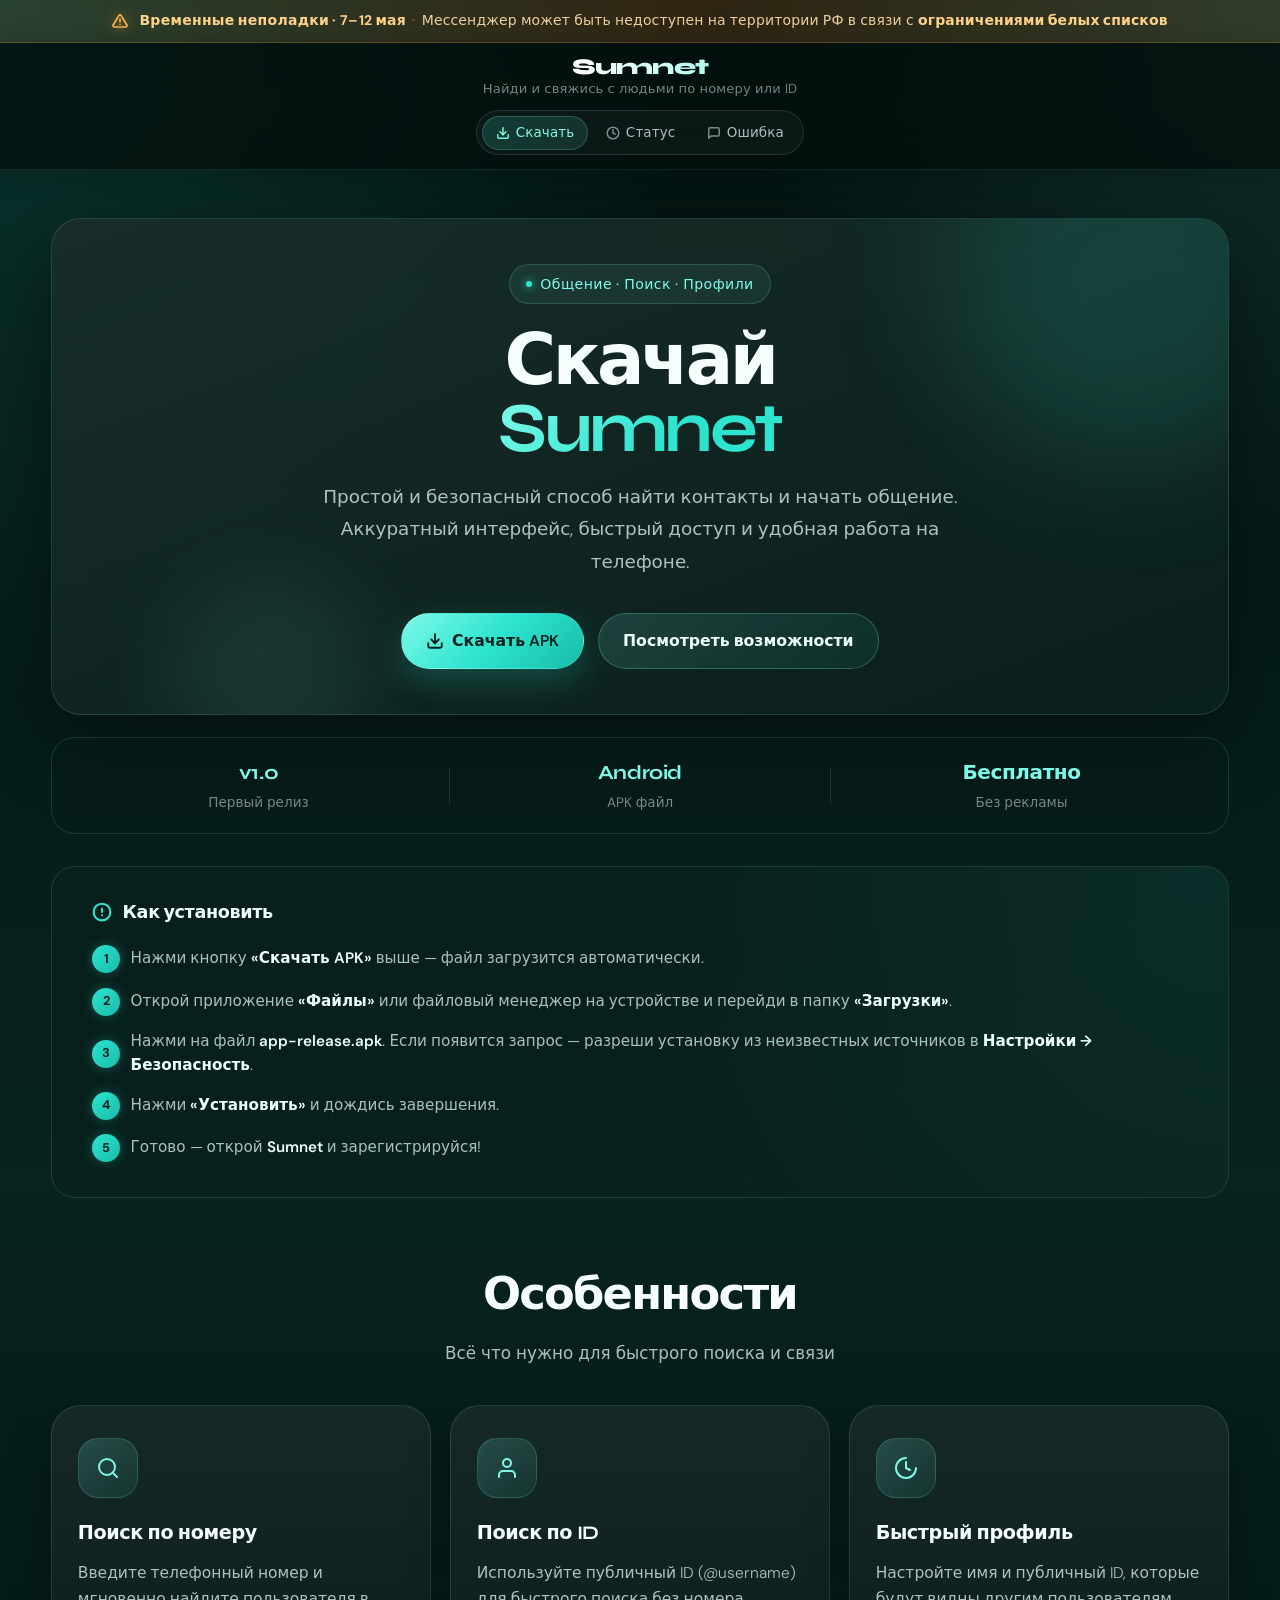
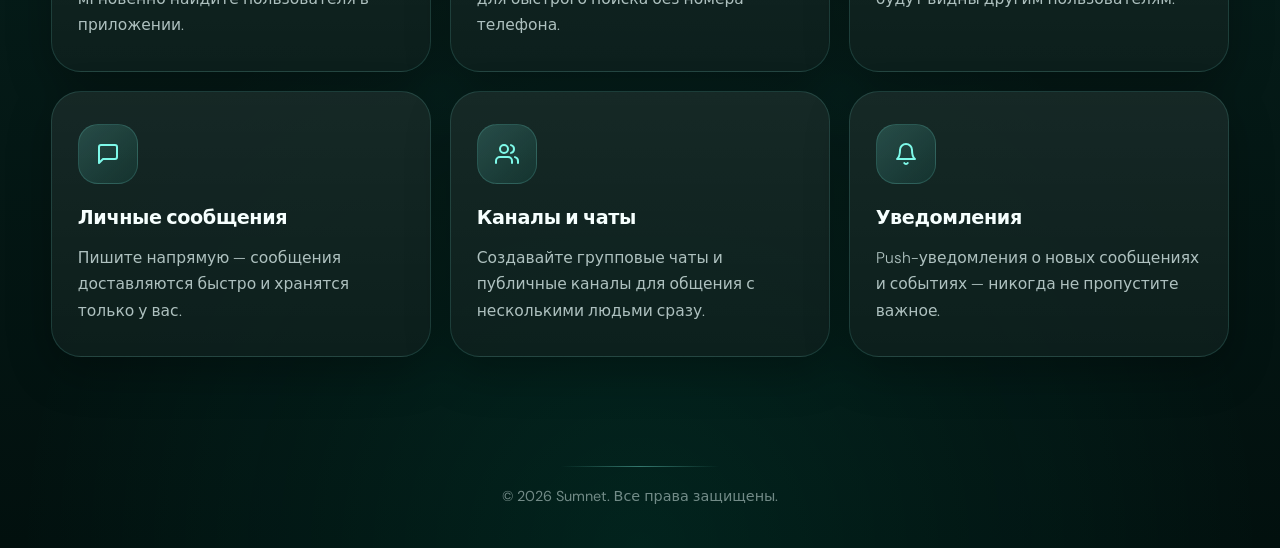
==== commit 53105352: "Update index.html" ====
--- a/index.html
+++ b/index.html
@@ -2,7 +2,7 @@
 <html lang="ru">
 <head>
     <meta charset="UTF-8">
-    <img src="favicon.png" alt="Логотип" class="logo">
+    <link rel="icon" type="image/png" href="favicon.png">
     <meta name="viewport" content="width=device-width, initial-scale=1.0">
     <link rel="preconnect" href="https://fonts.googleapis.com">
     <link rel="preconnect" href="https://fonts.gstatic.com" crossorigin>
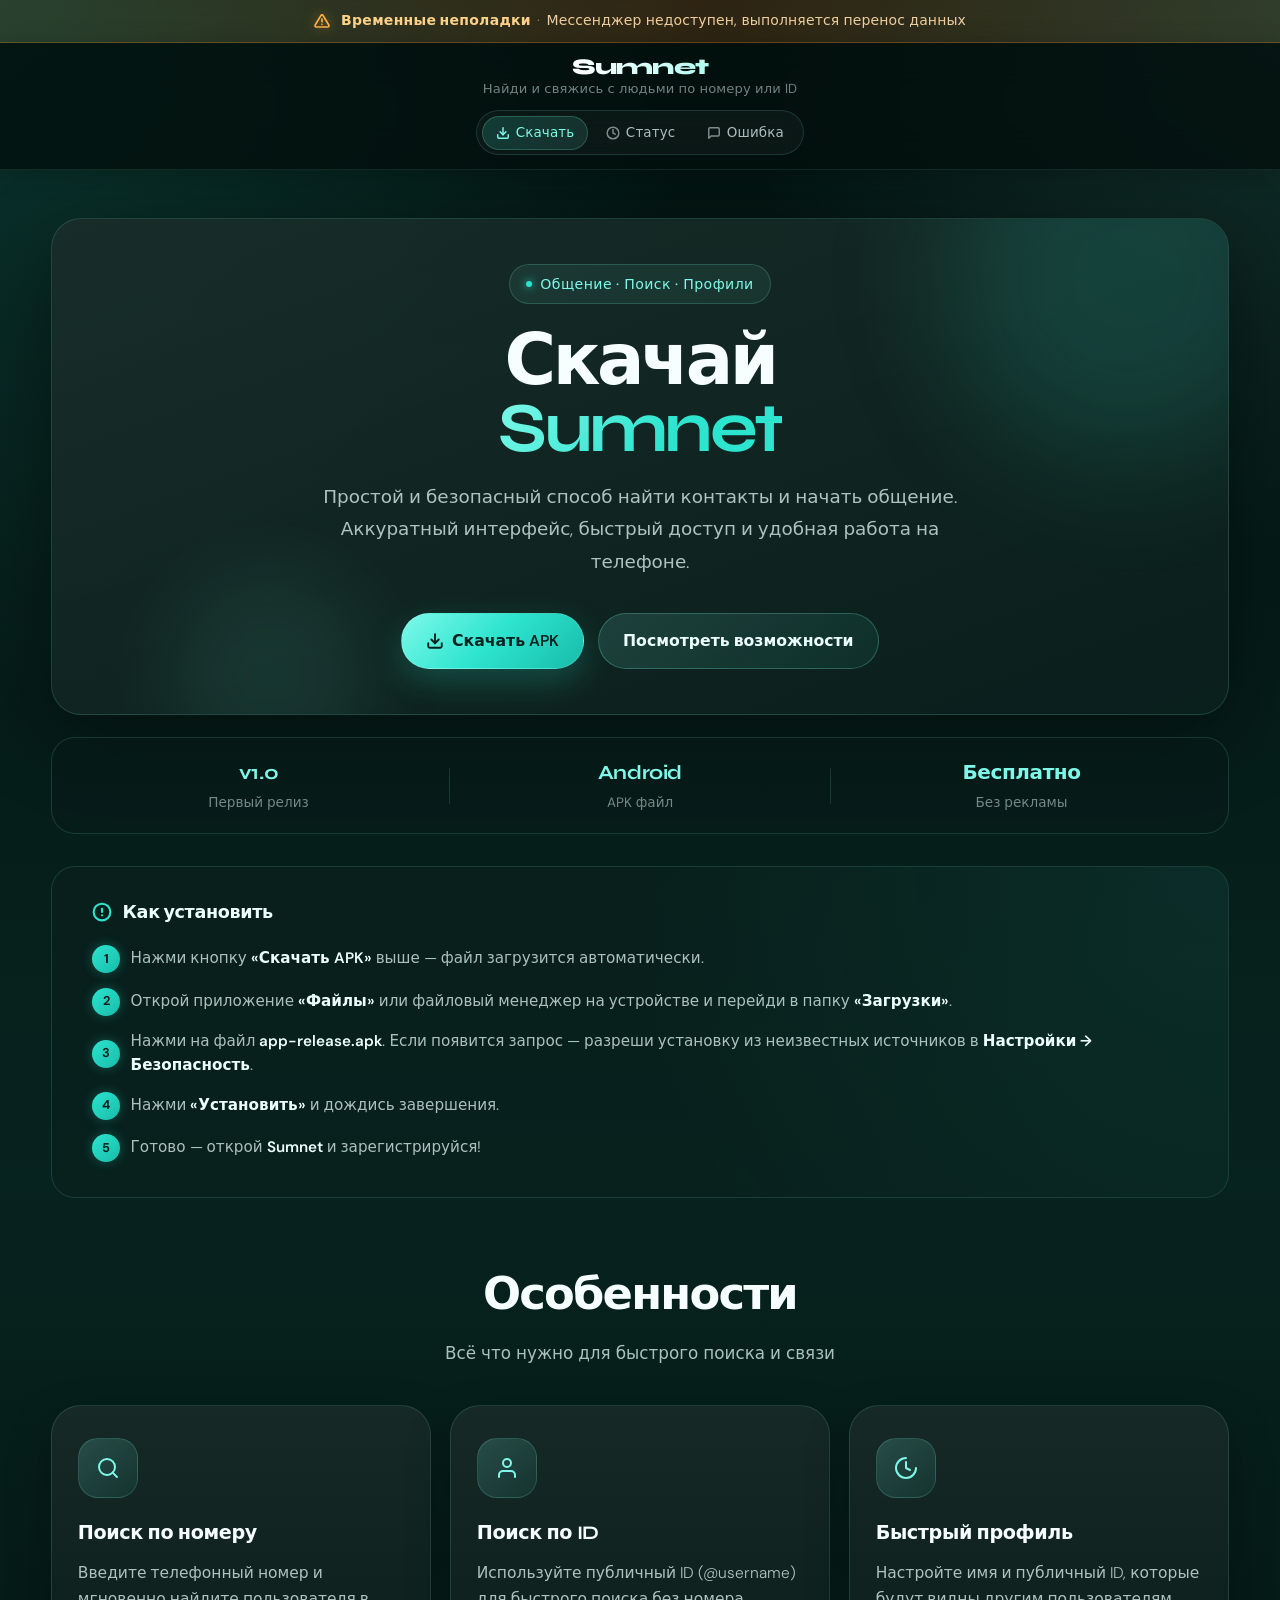
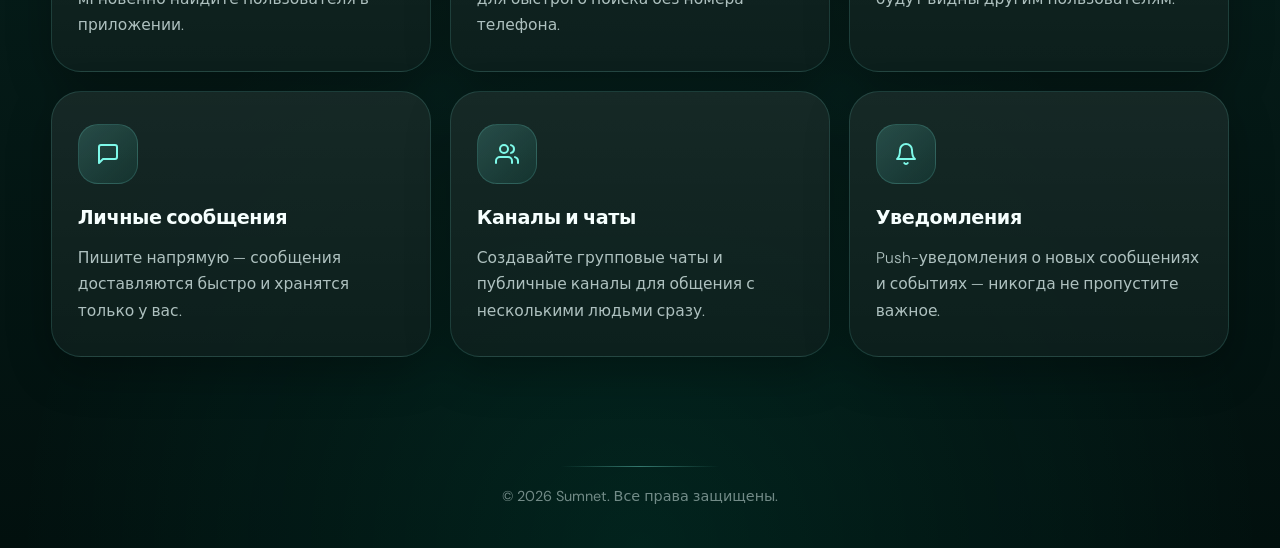
==== commit ce0fc2e3: "Update index.html" ====
--- a/index.html
+++ b/index.html
@@ -104,7 +104,7 @@
                     </p>
 
                     <div class="hero-actions">
-                        <a href="https://github.com/PlatinumCase/sumnet-apk/releases/download/v1.0.0/app-release.apk"
+                        <a href="https://github.com/PlatinumCase/sumnet-apk/releases/download/v1.0.8/Sumnet.apk"
                            class="btn btn-primary" download>
                            <svg xmlns="http://www.w3.org/2000/svg" width="18" height="18" viewBox="0 0 24 24" fill="none"
                                 stroke="currentColor" stroke-width="2.5" stroke-linecap="round" stroke-linejoin="round">
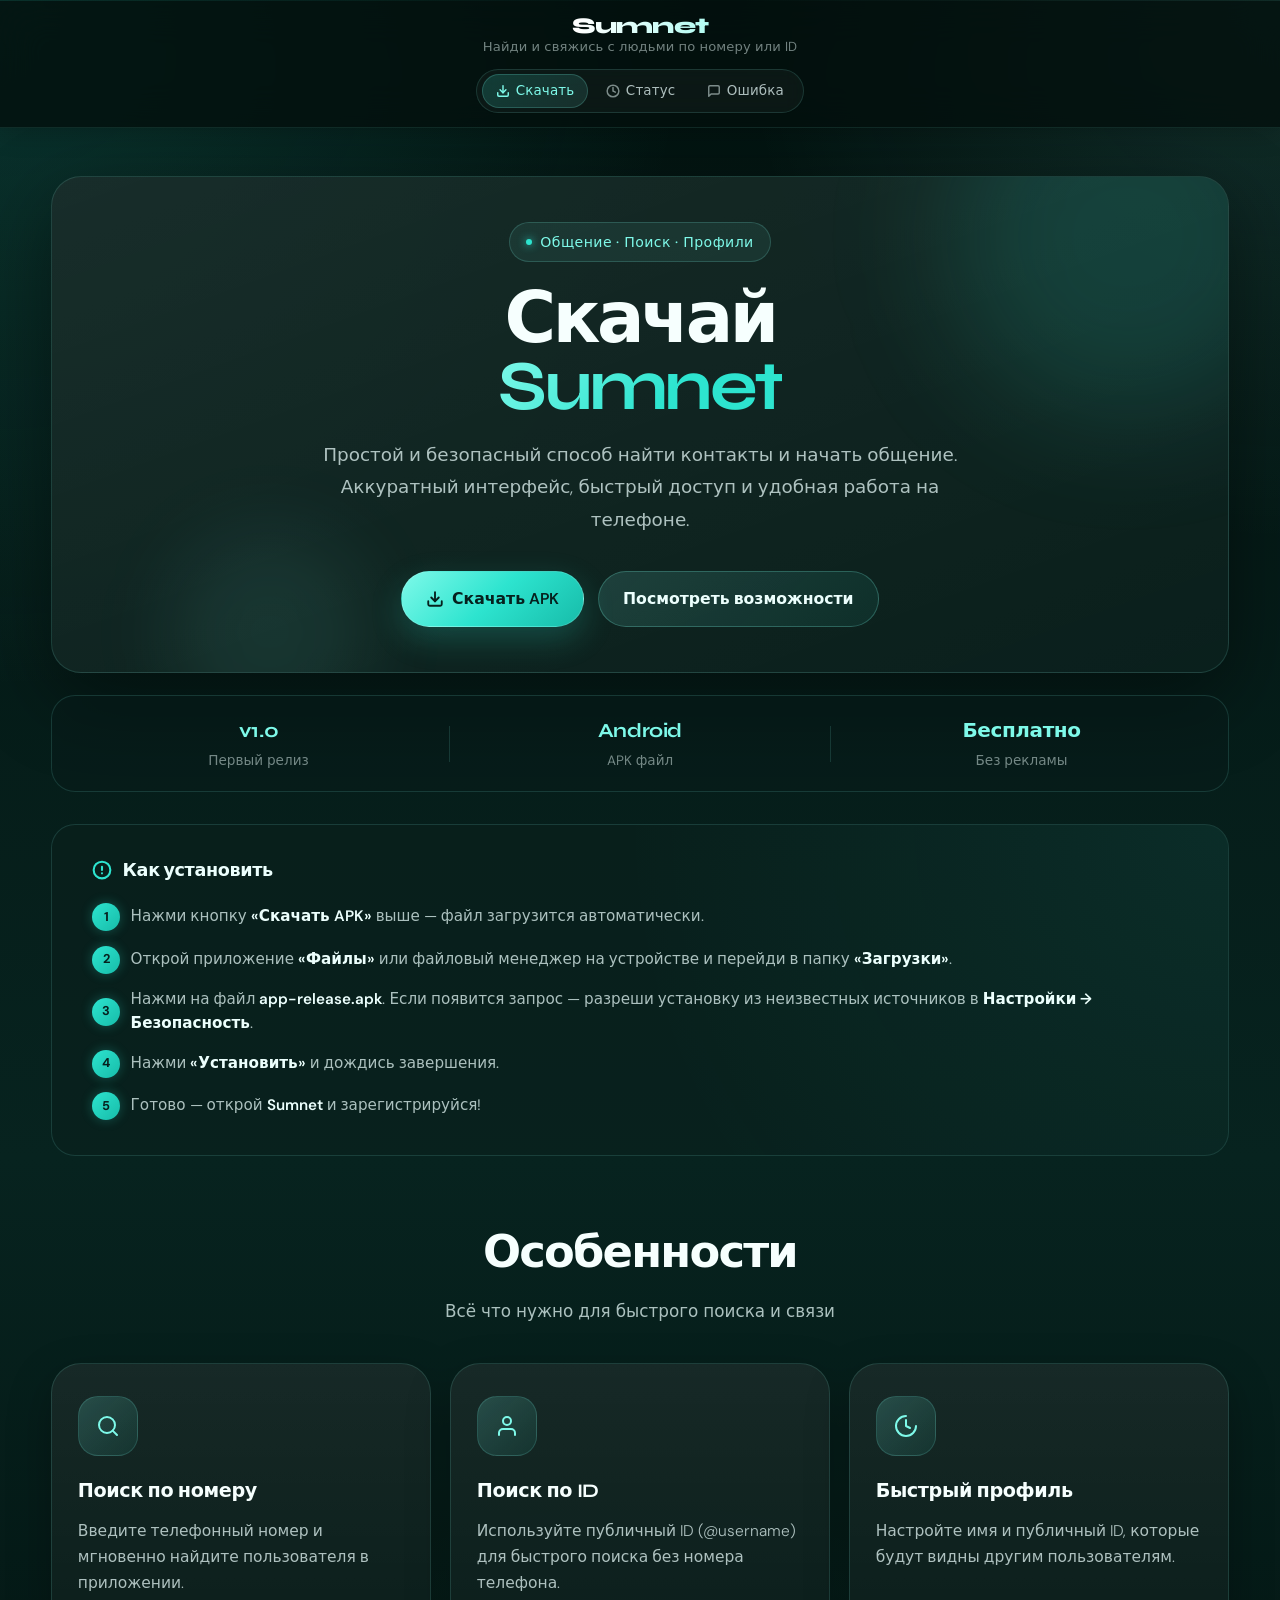
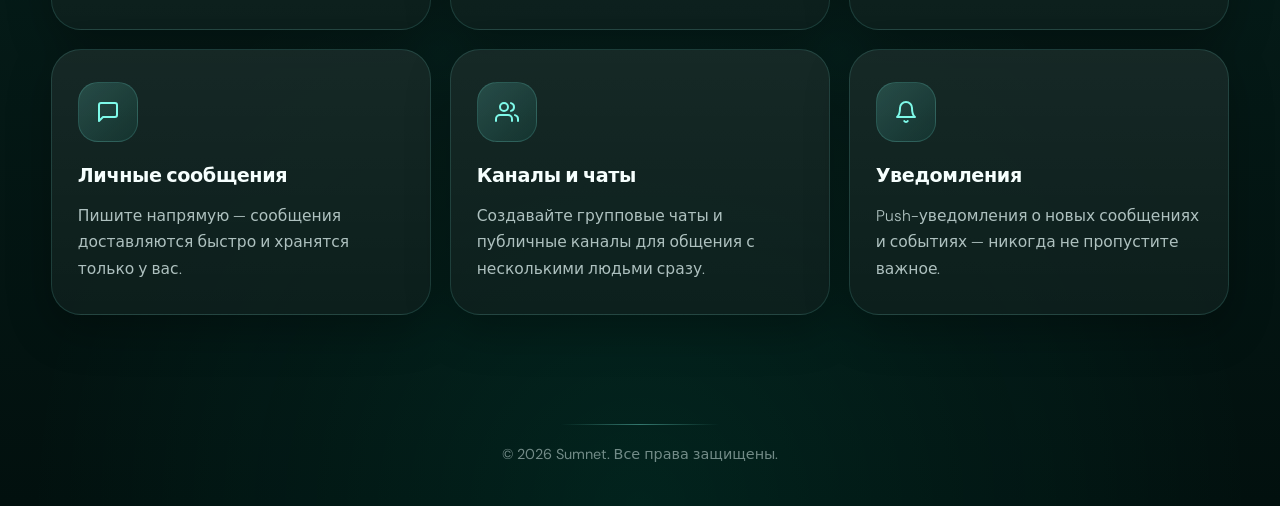
==== commit ef6674b5: "Update index.html" ====
--- a/index.html
+++ b/index.html
@@ -9,6 +9,25 @@
     <link href="https://fonts.googleapis.com/css2?family=Syne:wght@400;700;800&family=DM+Sans:ital,opsz,wght@0,9..40,300;0,9..40,400;0,9..40,500;1,9..40,300&display=swap" rel="stylesheet">
     <title>Sumnet – Скачать</title>
     <meta name="description" content="Sumnet — приложение для общения и поиска контактов по номеру или ID.">
+    <script type="application/ld+json">
+    {
+      "@context": "https://schema.org",
+      "@type": "SoftwareApplication",
+      "name": "Sumnet",
+      "alternateName": [
+        "Sum-Net",
+        "Sum Net",
+        "SUMNET",
+        "Сумнет",
+        "Сум Нет",
+        "Самнет",
+        "Сам нет",
+      ],
+      "applicationCategory": "CommunicationApplication",
+      "operatingSystem": "Android",
+      "url": "https://sum-net.ru"
+    }
+    </script>
     <link rel="stylesheet" href="style.css">
 </head>
 <body>
@@ -104,7 +123,7 @@
                     </p>
 
                     <div class="hero-actions">
-                        <a href="https://github.com/PlatinumCase/sumnet-apk/releases/download/v1.0.8/Sumnet.apk"
+                        <a href="https://github.com/PlatinumCase/sumnet-apk/releases/download/v1.0.9/Sumnet.apk"
                            class="btn btn-primary" download>
                            <svg xmlns="http://www.w3.org/2000/svg" width="18" height="18" viewBox="0 0 24 24" fill="none"
                                 stroke="currentColor" stroke-width="2.5" stroke-linecap="round" stroke-linejoin="round">
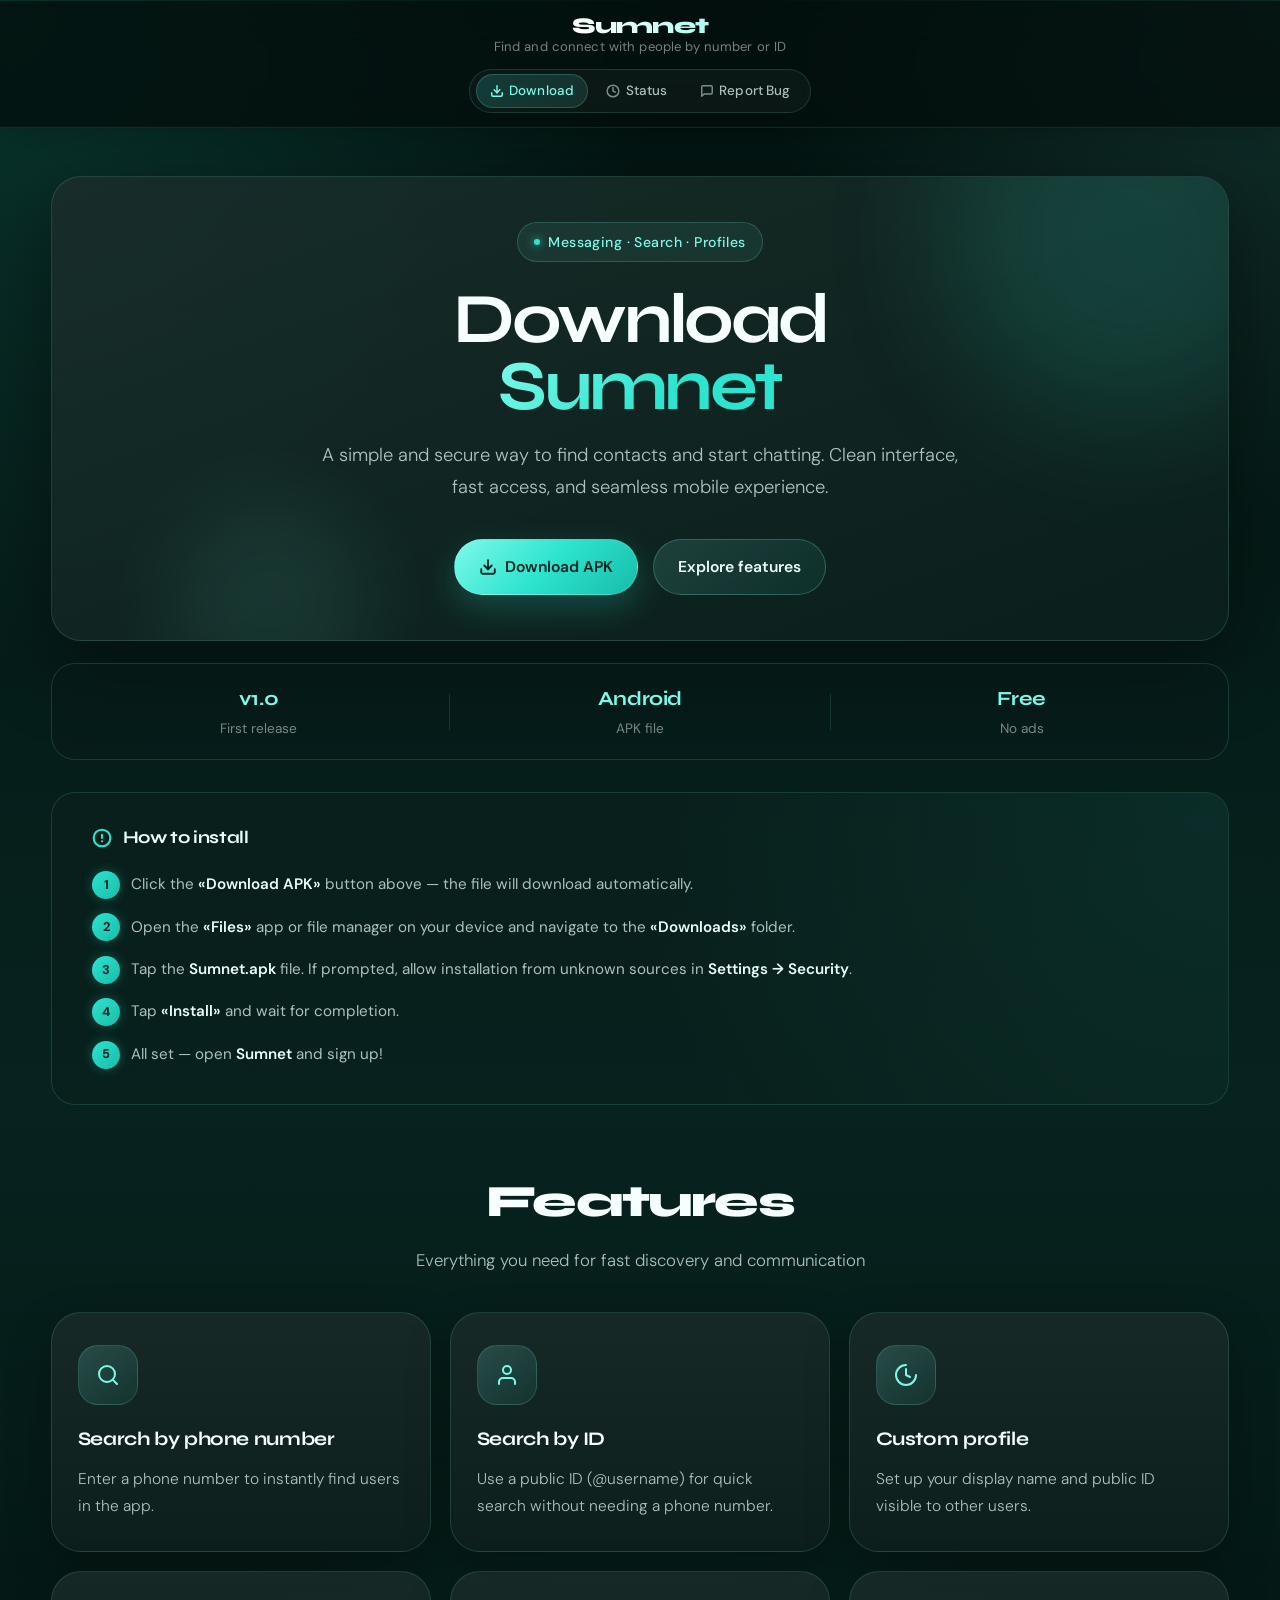
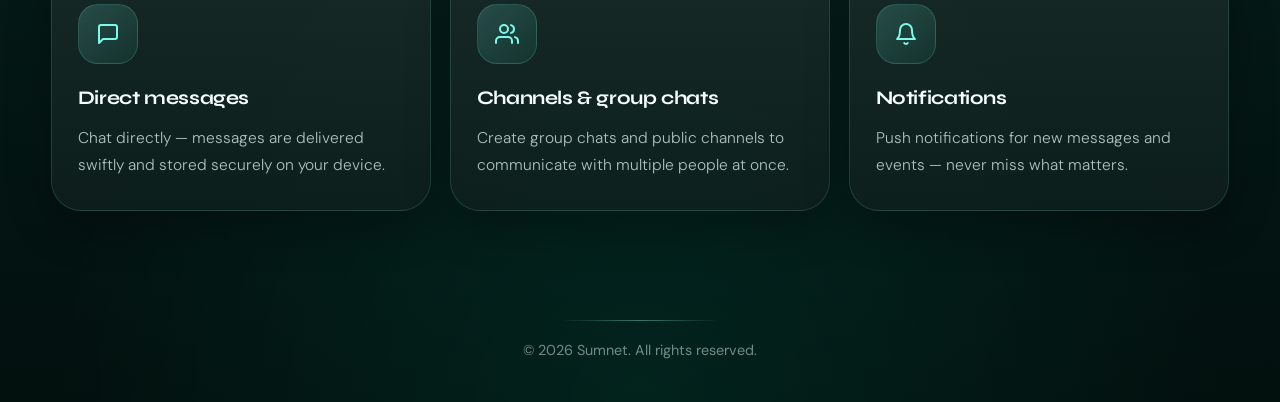
==== commit 6ec48a86: "Translate index.html content to English" ====
--- a/index.html
+++ b/index.html
@@ -1,5 +1,5 @@
 <!DOCTYPE html>
-<html lang="ru">
+<html lang="en">
 <head>
     <meta charset="UTF-8">
     <link rel="icon" type="image/png" href="favicon.png">
@@ -7,8 +7,8 @@
     <link rel="preconnect" href="https://fonts.googleapis.com">
     <link rel="preconnect" href="https://fonts.gstatic.com" crossorigin>
     <link href="https://fonts.googleapis.com/css2?family=Syne:wght@400;700;800&family=DM+Sans:ital,opsz,wght@0,9..40,300;0,9..40,400;0,9..40,500;1,9..40,300&display=swap" rel="stylesheet">
-    <title>Sumnet – Скачать</title>
-    <meta name="description" content="Sumnet — приложение для общения и поиска контактов по номеру или ID.">
+    <title>Sumnet – Download</title>
+    <meta name="description" content="Sumnet is an app for communication and contact discovery by phone number or ID.">
     <script type="application/ld+json">
     {
       "@context": "https://schema.org",
@@ -17,11 +17,7 @@
       "alternateName": [
         "Sum-Net",
         "Sum Net",
-        "SUMNET",
-        "Сумнет",
-        "Сум Нет",
-        "Самнет",
-        "Сам нет",
+        "SUMNET"
       ],
       "applicationCategory": "CommunicationApplication",
       "operatingSystem": "Android",
@@ -35,8 +31,8 @@
 
     <div class="site-header-wrap">
 
-        <!-- Announcement bar — заполняется из status.json -->
-        <div class="announcement-bar" id="announcement-bar" role="alert" >
+        <!-- Announcement bar — filled from status.json -->
+        <div class="announcement-bar" id="announcement-bar" role="alert">
             <div class="announcement-inner">
                 <span class="announcement-icon" aria-hidden="true">
                     <svg xmlns="http://www.w3.org/2000/svg" width="16" height="16" viewBox="0 0 24 24" fill="none"
@@ -75,10 +71,10 @@
                 <div class="brand">
                     <div class="brand-text">
                         <span class="brand-name">Sumnet</span>
-                        <span class="brand-tagline">Найди и свяжись с людьми по номеру или ID</span>
-                    </div>
-                </div>
-                <nav class="topnav" aria-label="Навигация">
+                        <span class="brand-tagline">Find and connect with people by number or ID</span>
+                    </div>
+                </div>
+                <nav class="topnav" aria-label="Navigation">
                     <a href="index.html" class="topnav-link active">
                         <svg xmlns="http://www.w3.org/2000/svg" width="14" height="14" viewBox="0 0 24 24" fill="none"
                              stroke="currentColor" stroke-width="2.5" stroke-linecap="round" stroke-linejoin="round">
@@ -86,7 +82,7 @@
                             <polyline points="7 10 12 15 17 10"/>
                             <line x1="12" y1="15" x2="12" y2="3"/>
                         </svg>
-                        Скачать
+                        Download
                     </a>
                     <a href="status.html" class="topnav-link">
                         <svg xmlns="http://www.w3.org/2000/svg" width="14" height="14" viewBox="0 0 24 24" fill="none"
@@ -94,14 +90,14 @@
                             <circle cx="12" cy="12" r="10"/>
                             <polyline points="12 6 12 12 16 14"/>
                         </svg>
-                        Статус
+                        Status
                     </a>
                     <a href="contact.html" class="topnav-link">
                         <svg xmlns="http://www.w3.org/2000/svg" width="14" height="14" viewBox="0 0 24 24" fill="none"
                              stroke="currentColor" stroke-width="2.5" stroke-linecap="round" stroke-linejoin="round">
                             <path d="M21 15a2 2 0 0 1-2 2H7l-4 4V5a2 2 0 0 1 2-2h14a2 2 0 0 1 2 2z"/>
                         </svg>
-                        Ошибка
+                        Report Bug
                     </a>
                 </nav>
             </div>
@@ -114,12 +110,12 @@
                 <div class="hero-copy">
                     <span class="badge">
                         <span class="badge-dot"></span>
-                        Общение · Поиск · Профили
+                        Messaging · Search · Profiles
                     </span>
-                    <h2>Скачай<br><em>Sumnet</em></h2>
+                    <h2>Download<br><em>Sumnet</em></h2>
                     <p>
-                        Простой и безопасный способ найти контакты и начать общение.
-                        Аккуратный интерфейс, быстрый доступ и удобная работа на телефоне.
+                        A simple and secure way to find contacts and start chatting.
+                        Clean interface, fast access, and seamless mobile experience.
                     </p>
 
                     <div class="hero-actions">
@@ -131,30 +127,30 @@
                                 <polyline points="7 10 12 15 17 10"/>
                                 <line x1="12" y1="15" x2="12" y2="3"/>
                            </svg>
-                           Скачать APK
+                           Download APK
                         </a>
-                        <a href="#features" class="btn btn-secondary">Посмотреть возможности</a>
+                        <a href="#features" class="btn btn-secondary">Explore features</a>
                     </div>
                 </div>
 
                 <div class="hero-stats">
                     <div class="stat-item">
                         <strong>v1.0</strong>
-                        <span>Первый релиз</span>
+                        <span>First release</span>
                     </div>
                     <div class="stat-divider"></div>
                     <div class="stat-item">
                         <strong>Android</strong>
-                        <span>APK файл</span>
+                        <span>APK file</span>
                     </div>
                     <div class="stat-divider"></div>
                     <div class="stat-item">
-                        <strong>Бесплатно</strong>
-                        <span>Без рекламы</span>
-                    </div>
-                </div>
-
-                <!-- Инструкция по установке -->
+                        <strong>Free</strong>
+                        <span>No ads</span>
+                    </div>
+                </div>
+
+                <!-- Installation steps -->
                 <div class="install-steps">
                     <div class="install-steps-head">
                         <svg xmlns="http://www.w3.org/2000/svg" width="20" height="20" viewBox="0 0 24 24" fill="none"
@@ -163,28 +159,28 @@
                             <line x1="12" y1="8" x2="12" y2="12"/>
                             <line x1="12" y1="16" x2="12.01" y2="16"/>
                         </svg>
-                        <h3>Как установить</h3>
+                        <h3>How to install</h3>
                     </div>
                     <ol class="install-list">
                         <li>
                             <span class="install-num">1</span>
-                            <span class="install-text">Нажми кнопку <strong>«Скачать APK»</strong> выше — файл загрузится автоматически.</span>
+                            <span class="install-text">Click the <strong>«Download APK»</strong> button above — the file will download automatically.</span>
                         </li>
                         <li>
                             <span class="install-num">2</span>
-                            <span class="install-text">Открой приложение <strong>«Файлы»</strong> или файловый менеджер на устройстве и перейди в папку <strong>«Загрузки»</strong>.</span>
+                            <span class="install-text">Open the <strong>«Files»</strong> app or file manager on your device and navigate to the <strong>«Downloads»</strong> folder.</span>
                         </li>
                         <li>
                             <span class="install-num">3</span>
-                            <span class="install-text">Нажми на файл <strong>app-release.apk</strong>. Если появится запрос — разреши установку из неизвестных источников в <strong>Настройки → Безопасность</strong>.</span>
+                            <span class="install-text">Tap the <strong>Sumnet.apk</strong> file. If prompted, allow installation from unknown sources in <strong>Settings → Security</strong>.</span>
                         </li>
                         <li>
                             <span class="install-num">4</span>
-                            <span class="install-text">Нажми <strong>«Установить»</strong> и дождись завершения.</span>
+                            <span class="install-text">Tap <strong>«Install»</strong> and wait for completion.</span>
                         </li>
                         <li>
                             <span class="install-num">5</span>
-                            <span class="install-text">Готово — открой <strong>Sumnet</strong> и зарегистрируйся!</span>
+                            <span class="install-text">All set — open <strong>Sumnet</strong> and sign up!</span>
                         </li>
                     </ol>
                 </div>
@@ -194,12 +190,12 @@
         <section id="features" class="features">
             <div class="container">
                 <div class="features-head">
-                    <h2>Особенности</h2>
-                    <p>Всё что нужно для быстрого поиска и связи</p>
+                    <h2>Features</h2>
+                    <p>Everything you need for fast discovery and communication</p>
                 </div>
 
                 <div class="cards">
-                    <!-- Основные — видны всегда (мобильный + ПК) -->
+                    <!-- Main — visible on mobile + desktop -->
                     <article class="card">
                         <div class="card-icon" aria-hidden="true">
                             <svg xmlns="http://www.w3.org/2000/svg" width="24" height="24" viewBox="0 0 24 24"
@@ -208,8 +204,8 @@
                                 <line x1="21" y1="21" x2="16.65" y2="16.65"/>
                             </svg>
                         </div>
-                        <h3>Поиск по номеру</h3>
-                        <p>Введите телефонный номер и мгновенно найдите пользователя в приложении.</p>
+                        <h3>Search by phone number</h3>
+                        <p>Enter a phone number to instantly find users in the app.</p>
                     </article>
 
                     <article class="card">
@@ -220,8 +216,8 @@
                                 <circle cx="12" cy="7" r="4"/>
                             </svg>
                         </div>
-                        <h3>Поиск по ID</h3>
-                        <p>Используйте публичный ID (@username) для быстрого поиска без номера телефона.</p>
+                        <h3>Search by ID</h3>
+                        <p>Use a public ID (@username) for quick search without needing a phone number.</p>
                     </article>
 
                     <article class="card">
@@ -232,11 +228,11 @@
                                 <path d="M12 6v6l4 2"/>
                             </svg>
                         </div>
-                        <h3>Быстрый профиль</h3>
-                        <p>Настройте имя и публичный ID, которые будут видны другим пользователям.</p>
-                    </article>
-
-                    <!-- Дополнительные — только на ПК (≥ 701px) -->
+                        <h3>Custom profile</h3>
+                        <p>Set up your display name and public ID visible to other users.</p>
+                    </article>
+
+                    <!-- Additional — desktop only (≥ 701px) -->
                     <article class="card card-desktop-only">
                         <div class="card-icon" aria-hidden="true">
                             <svg xmlns="http://www.w3.org/2000/svg" width="24" height="24" viewBox="0 0 24 24"
@@ -244,8 +240,8 @@
                                 <path d="M21 15a2 2 0 0 1-2 2H7l-4 4V5a2 2 0 0 1 2-2h14a2 2 0 0 1 2 2z"/>
                             </svg>
                         </div>
-                        <h3>Личные сообщения</h3>
-                        <p>Пишите напрямую — сообщения доставляются быстро и хранятся только у вас.</p>
+                        <h3>Direct messages</h3>
+                        <p>Chat directly — messages are delivered swiftly and stored securely on your device.</p>
                     </article>
 
                     <article class="card card-desktop-only">
@@ -258,8 +254,8 @@
                                 <path d="M16 3.13a4 4 0 0 1 0 7.75"/>
                             </svg>
                         </div>
-                        <h3>Каналы и чаты</h3>
-                        <p>Создавайте групповые чаты и публичные каналы для общения с несколькими людьми сразу.</p>
+                        <h3>Channels & group chats</h3>
+                        <p>Create group chats and public channels to communicate with multiple people at once.</p>
                     </article>
 
                     <article class="card card-desktop-only">
@@ -270,8 +266,8 @@
                                 <path d="M13.73 21a2 2 0 0 1-3.46 0"/>
                             </svg>
                         </div>
-                        <h3>Уведомления</h3>
-                        <p>Push-уведомления о новых сообщениях и событиях — никогда не пропустите важное.</p>
+                        <h3>Notifications</h3>
+                        <p>Push notifications for new messages and events — never miss what matters.</p>
                     </article>
                 </div>
             </div>
@@ -280,11 +276,10 @@
 
     <footer class="footer">
         <div class="container">
-            <p>&copy; 2026 Sumnet. Все права защищены.</p>
+            <p>&copy; 2026 Sumnet. All rights reserved.</p>
         </div>
     </footer>
 
     <script src="script.js"></script>
 </body>
 </html>
-
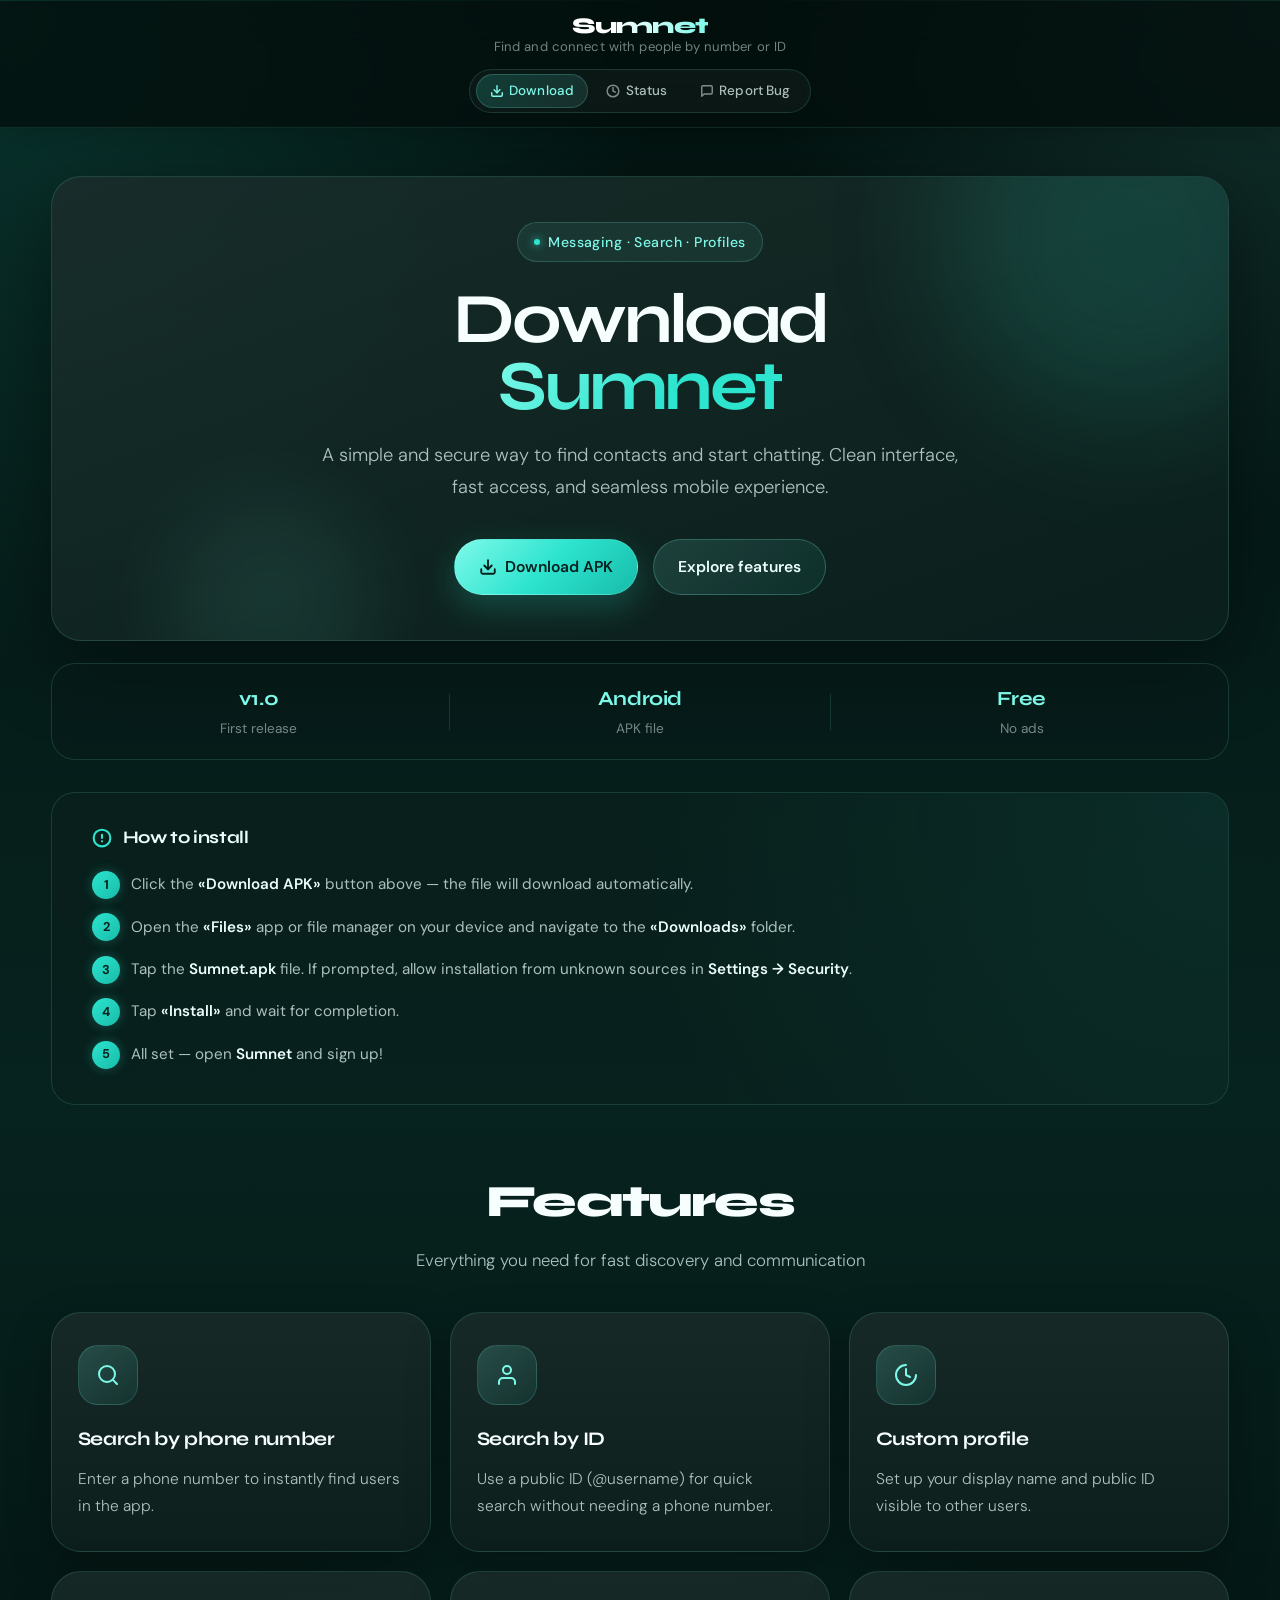
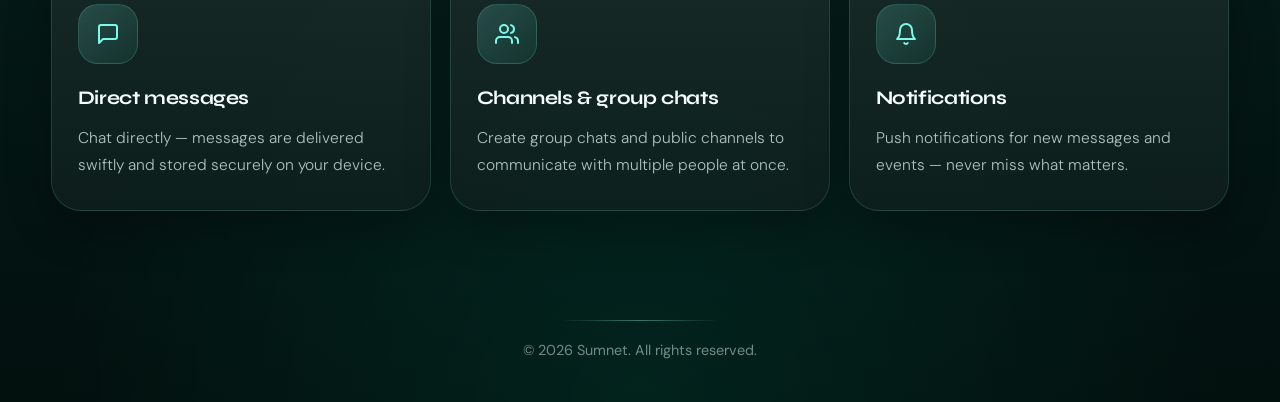
==== commit dd404cd4: "Update index.html" ====
--- a/index.html
+++ b/index.html
@@ -119,7 +119,7 @@
                     </p>
 
                     <div class="hero-actions">
-                        <a href="https://github.com/PlatinumCase/sumnet-apk/releases/download/v1.0.9/Sumnet.apk"
+                        <a href="https://github.com/PlatinumCase/sumnet-apk/releases/download/v2.1.4/Sumnet.apk"
                            class="btn btn-primary" download>
                            <svg xmlns="http://www.w3.org/2000/svg" width="18" height="18" viewBox="0 0 24 24" fill="none"
                                 stroke="currentColor" stroke-width="2.5" stroke-linecap="round" stroke-linejoin="round">
--- a/style.css
+++ b/style.css
@@ -47,15 +47,14 @@
 }
 
 html {
-    /* scroll-behavior только через JS (scrollIntoView) — убираем отсюда,
-       иначе при прокрутке скроллбаром мышью будет двойной рывок */
+    /* scroll-behavior only via JS (scrollIntoView) */
     color-scheme: dark;
     overflow-y: auto;
-    /* фон html чтобы не было чёрного под body на коротких страницах */
+    /* html background to prevent black under body on short pages */
     background: var(--bg-1);
 }
 
-/* Страничный скроллбар */
+/* Page scrollbar */
 html::-webkit-scrollbar,
 body::-webkit-scrollbar {
     width: var(--page-scrollbar-size);
@@ -67,7 +66,7 @@
     border-radius: 999px;
 }
 
-/* Скрываем thumb когда прокрутка не нужна */
+/* Hide thumb when scroll is not needed */
 html.no-scroll::-webkit-scrollbar-track { background: transparent; }
 html.no-scroll::-webkit-scrollbar-thumb { background: transparent !important; }
 body.no-scroll::-webkit-scrollbar-track { background: transparent; }
@@ -101,8 +100,7 @@
     box-shadow: none;
 }
 
-/* Убираем системные кнопки-стрелки целиком:
-   в Chrome/Windows их hover/active частично рисуется нативно и перебивает CSS */
+/* Remove system arrow buttons entirely: */
 html::-webkit-scrollbar-button,
 body::-webkit-scrollbar-button,
 html::-webkit-scrollbar-button:single-button,
@@ -140,9 +138,9 @@
     line-height: 1.6;
     color: var(--text);
     min-height: 100vh;
-    /* clip вместо hidden — не создаёт scroll-контейнер, sticky в потомках работает */
+    /* clip instead of hidden — does not create scroll container, sticky works in descendants */
     overflow-x: clip;
-    /* flex-колонка чтобы footer прижимался к низу на коротких страницах */
+    /* flex column so footer sticks to bottom on short pages */
     display: flex;
     flex-direction: column;
     background:
@@ -189,11 +187,11 @@
 
 main {
     animation: pageFadeIn 0.22s ease both;
-    flex: 1; /* растягивает main чтобы footer всегда был внизу */
+    flex: 1; /* stretches main so footer is always at bottom */
     padding-top: var(--header-offset);
 }
 
-/* Fade-out при уходе со страницы */
+/* Fade-out when leaving page */
 body.page-leaving main {
     opacity: 0;
     transform: translateY(-8px);
@@ -351,16 +349,26 @@
     text-align: center;
 }
 
+.topbar-brand-row {
+    position: relative;
+    width: 100%;
+    display: flex;
+    align-items: center;
+    justify-content: center;
+}
+
 .brand {
     display: flex;
     align-items: center;
     gap: 0.7rem;
     justify-content: center;
+    text-align: center;
 }
 
 .brand-text {
     display: flex;
     flex-direction: column;
+    align-items: center;
     gap: 0;
 }
 
@@ -731,11 +739,11 @@
   body.page-status.no-scroll .status-section > .container,
   body.page-status.no-scroll .footer .container {
     position: relative;
-    left: -5.79px; /* вместо -6px */
+    left: -5.79px; /* instead of -6px */
   }
 }
 
-/* mobile: без смещения */
+/* mobile: no offset */
 @media (max-width: 700px) {
   body.page-status.no-scroll .announcement-inner,
   body.page-status.no-scroll .topbar-inner,
@@ -1048,7 +1056,7 @@
     display: block;
     overflow-x: hidden;
     overflow-y: auto;
-    scrollbar-gutter: stable; /* резервирует место под скроллбар всегда — нет прыжка ресайзера */
+    scrollbar-gutter: stable; /* reserves scrollbar space to prevent resizer jumps */
 }
 
 .form-group textarea {
@@ -1061,14 +1069,14 @@
 .form-group textarea {
     min-height: 140px;
     resize: vertical;
-    color-scheme: dark; /* без этого thumb белый несмотря на explicit цвета */
+    color-scheme: dark; /* ensures thumb is dark across platforms */
     scrollbar-width: thin;
     scrollbar-color: rgba(236, 255, 253, 0.22) transparent;
 }
 
-/* ── Textarea: кастомный скроллбар ── */
+/* ── Textarea: custom scrollbar ── */
 .form-group textarea::-webkit-scrollbar {
-    /* 18px: 2px слева + 6px thumb + 10px прозрачного справа = thumb заметно левее края */
+    /* 18px: 2px left + 6px thumb + 10px transparent right */
     width: 10px;
 }
 
@@ -1095,19 +1103,17 @@
 .form-group textarea::-webkit-scrollbar-button { display: none; }
 .form-group textarea::-webkit-scrollbar-corner { background: transparent; }
 
-/* ── Textarea: кастомный ресайзер — три диагональных линии, как Chrome, но в тиле ── */
+/* ── Textarea: custom resizer — diagonal lines in teal theme ── */
 .form-group textarea::-webkit-resizer {
     background: transparent;
     background-image: url("data:image/svg+xml,%3Csvg xmlns='http://www.w3.org/2000/svg' width='14' height='14' viewBox='0 0 14 14'%3E%3Cpath d='M4 12L12 4' stroke='rgba(236,255,253,0.42)' stroke-width='1.3' stroke-linecap='round'/%3E%3Cpath d='M7 12L12 7' stroke='rgba(236,255,253,0.3)' stroke-width='1.3' stroke-linecap='round'/%3E%3Cpath d='M10 12L12 10' stroke='rgba(236,255,253,0.2)' stroke-width='1.3' stroke-linecap='round'/%3E%3C/svg%3E");
     background-repeat: no-repeat;
-    /* Зона 18×18px. SVG 10px с x=1px → центр на 6px.
-       Thumb (6px) центрирован на 5px от левого края — визуально совпадает.
-       scrollbar-gutter:stable держит зону постоянной — ресайзер не прыгает. */
+    /* 18x18px zone. Stable scrollbar gutter prevents resizer jump. */
     background-position: right bottom;
     background-size: 12px 12px;
 }
 
-/* Красивый resize grip */
+/* Clean resize grip */
 .textarea-wrap {
     position: relative;
 }
@@ -1354,20 +1360,20 @@
         max-width: none;
     }
 
-    /* Textarea чуть меньше на мобилке */
+    /* Textarea slightly smaller on mobile */
     .form-group textarea { min-height: 120px; }
 
-    /* Bug guide компактнее */
+    /* Bug guide more compact */
     .bug-guide { padding: 1rem 1.1rem; }
     .bug-guide-list li { font-size: 0.84rem; }
 
-    /* Кнопка отправить — удобнее на мобилке */
+    /* Submit button mobile styling */
     .btn-wide { padding: 1rem 1.5rem; font-size: 1rem; }
 
-    /* Page hero на мобилке */
+    /* Page hero on mobile */
     .page-hero h1 { font-size: clamp(1.9rem, 9vw, 2.6rem); }
 
-    /* Убираем топнав иконки раньше */
+    /* Hide topnav icons earlier on mobile */
     .topnav-link svg { display: none; }
 }
 
@@ -1381,7 +1387,7 @@
 }
 
 /* ══════════════════════════════════════════
-   DESKTOP-ONLY CARDS (скрыты на мобильных)
+   DESKTOP-ONLY CARDS (hidden on mobile)
 ══════════════════════════════════════════ */
 @media (max-width: 700px) {
     .card-desktop-only { display: none; }
@@ -1583,7 +1589,7 @@
     color: var(--accent);
 }
 
-/* Внешний клип-враппер: border-radius + overflow:hidden + анимация */
+/* Outer clip wrapper: border-radius + overflow:hidden + animation */
 .cs-dropdown-clip {
     position: absolute;
     top: calc(100% + 6px);
@@ -1591,7 +1597,7 @@
     z-index: 200;
     border-radius: 16px;
     border: 1px solid rgba(126, 249, 233, 0.2);
-    background: rgb(7, 24, 22); /* непрозрачный — backdrop-filter убран, он ломал scrollbar в Chrome */
+    background: rgb(7, 24, 22); /* opaque — backdrop-filter removed to ensure scrollbar stability in Chrome */
     box-shadow: 0 20px 56px rgba(0, 0, 0, 0.44), 0 0 0 1px rgba(45, 228, 207, 0.06);
     overflow: hidden;
     opacity: 0;
@@ -1621,7 +1627,7 @@
     bottom: 1px;
 }
 
-/* псевдоэлемент ::before из предыдущей попытки больше не нужен */
+/* pseudo-element ::before no longer needed */
 
 .custom-select.cs-open .cs-dropdown-clip {
     opacity: 1;
@@ -1629,7 +1635,7 @@
     pointer-events: auto;
 }
 
-/* Внутренний скролл-список: overflow-y:auto БЕЗ overflow:hidden — margin на треке теперь работает */
+/* Inner scroll list: overflow-y:auto without overflow:hidden */
 .cs-dropdown {
     list-style: none;
     width: calc(100% - 1px);
@@ -1720,7 +1726,7 @@
 }
 
 /* ══════════════════════════════════════════
-   PAGE HERO (статус / ошибка)
+   PAGE HERO (status / contact)
 ══════════════════════════════════════════ */
 .page-hero {
     padding: 3rem 0 2rem;
@@ -1761,14 +1767,14 @@
     margin-top: 0.6rem; /* same gap as label → input */
 }
 
-/* Кнопка "Прикрепить фото" — высота выровнена с соседними элементами */
+/* Attach button — height aligned with adjacent elements */
 .form-group label.attach-btn {
     display: inline-flex;
     align-items: center;
     gap: 6px;
     width: fit-content;
     margin-bottom: 0;
-    padding: 10px 16px 10px 12px; /* увеличен по высоте */
+    padding: 10px 16px 10px 12px; /* height adjusted */
     border-radius: 8px;
     border: 1px solid rgba(255,255,255,.1);
     background: rgba(255,255,255,.04);
@@ -1796,7 +1802,7 @@
     pointer-events: none;
 }
 
-/* Счётчик */
+/* Counter */
 .attach-counter {
     font-family: 'DM Sans', sans-serif;
     font-size: 12px;
